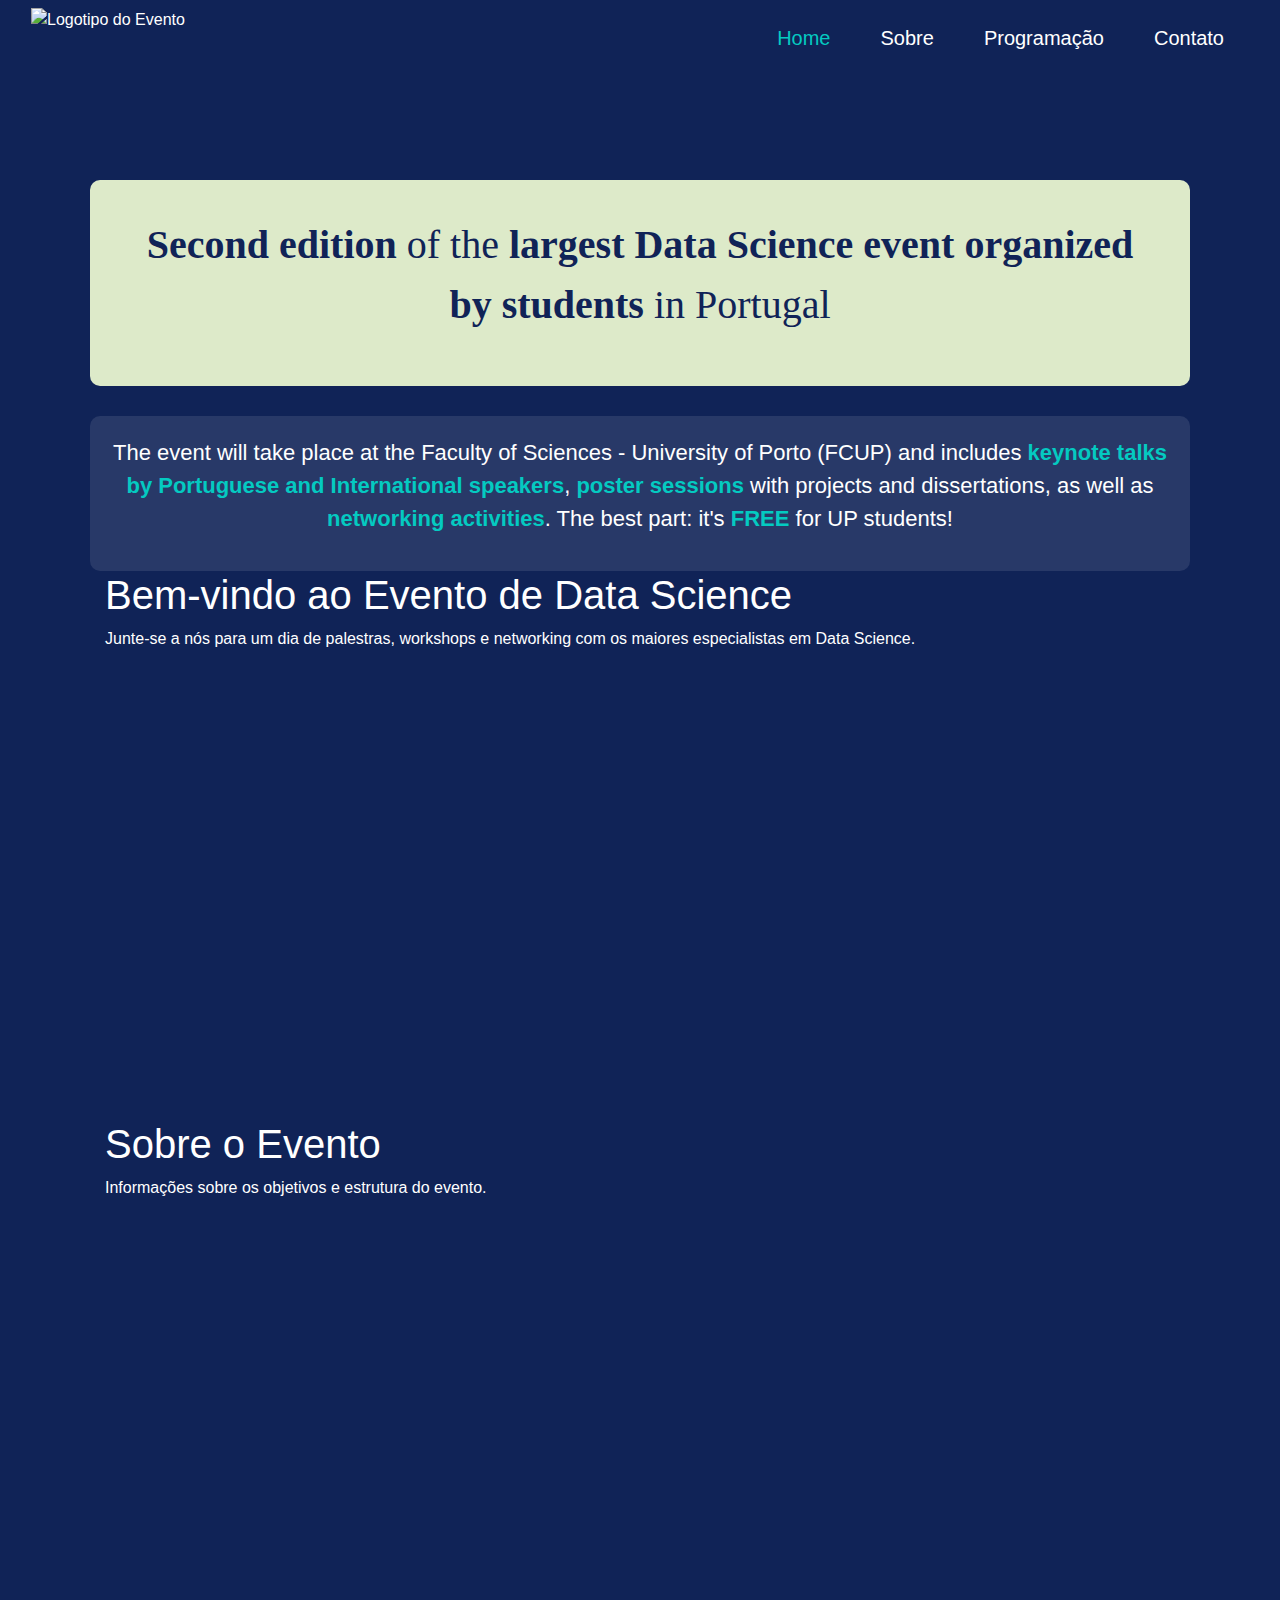
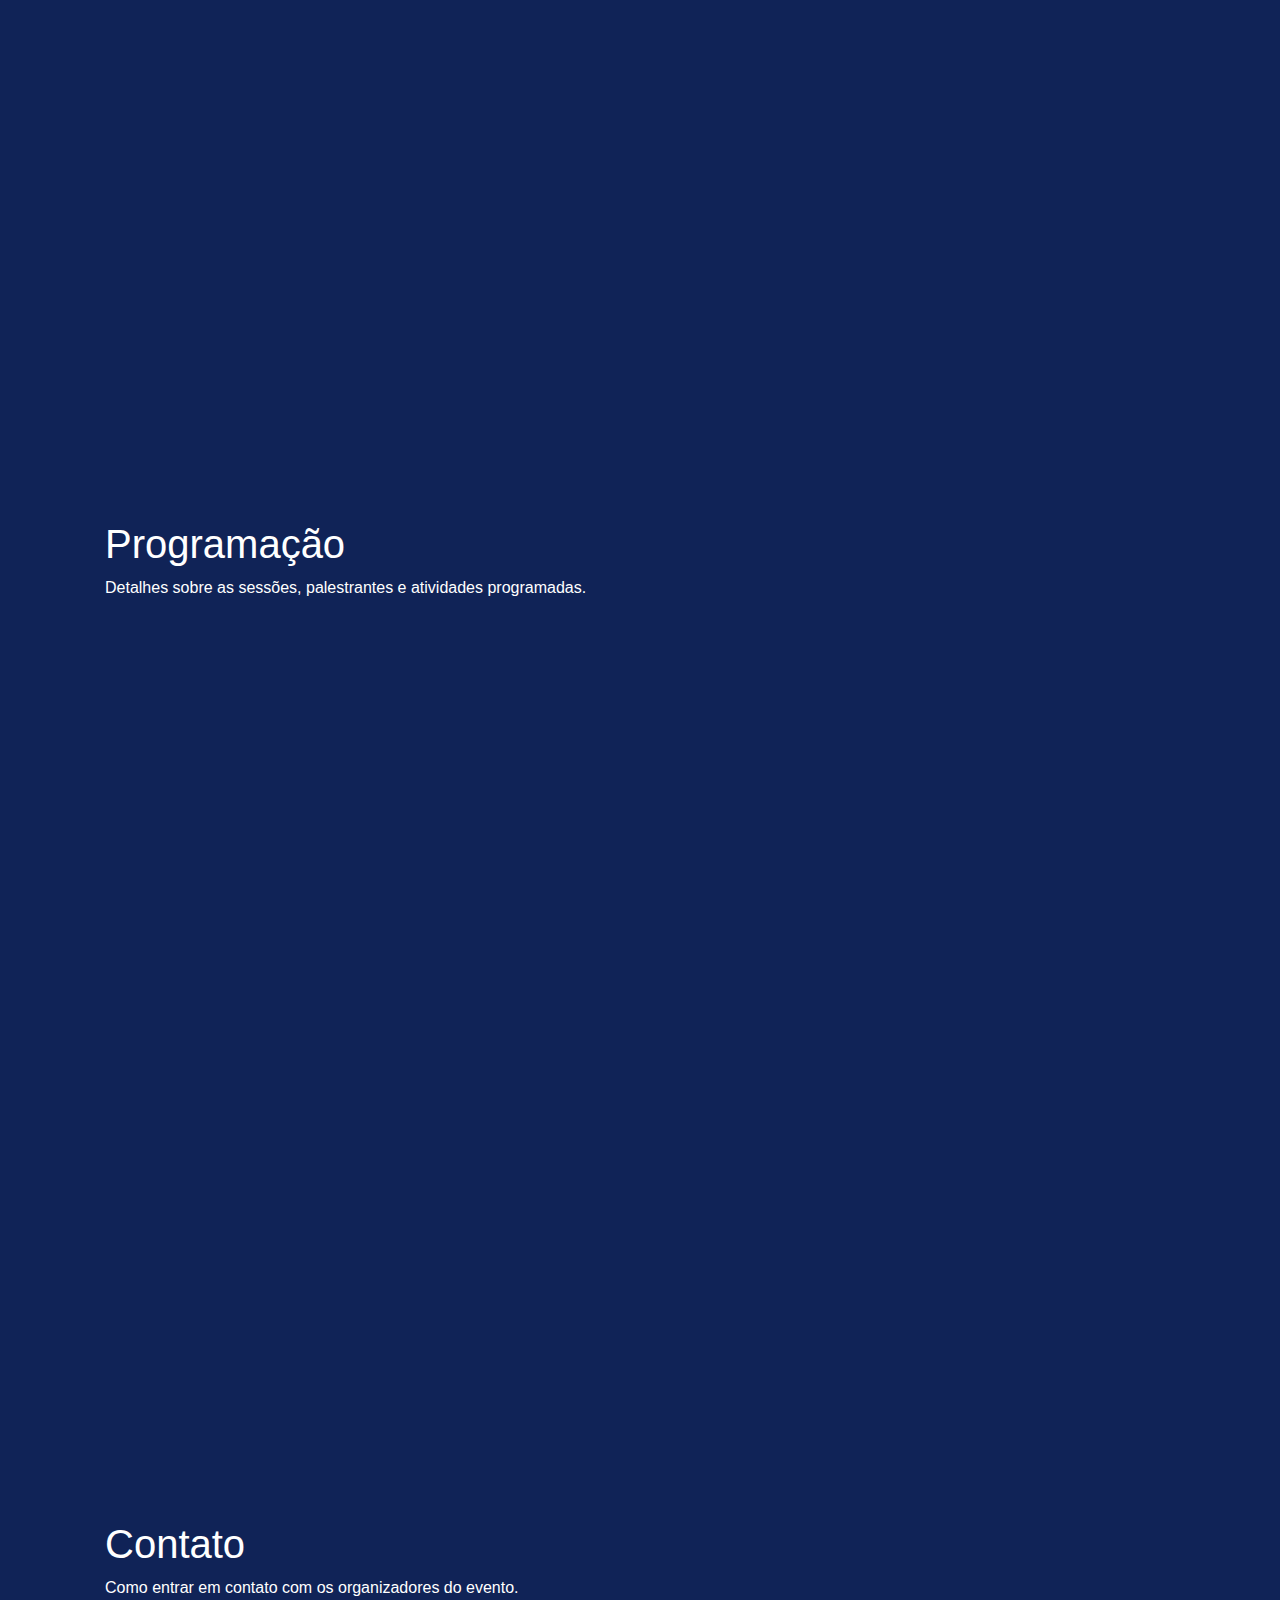
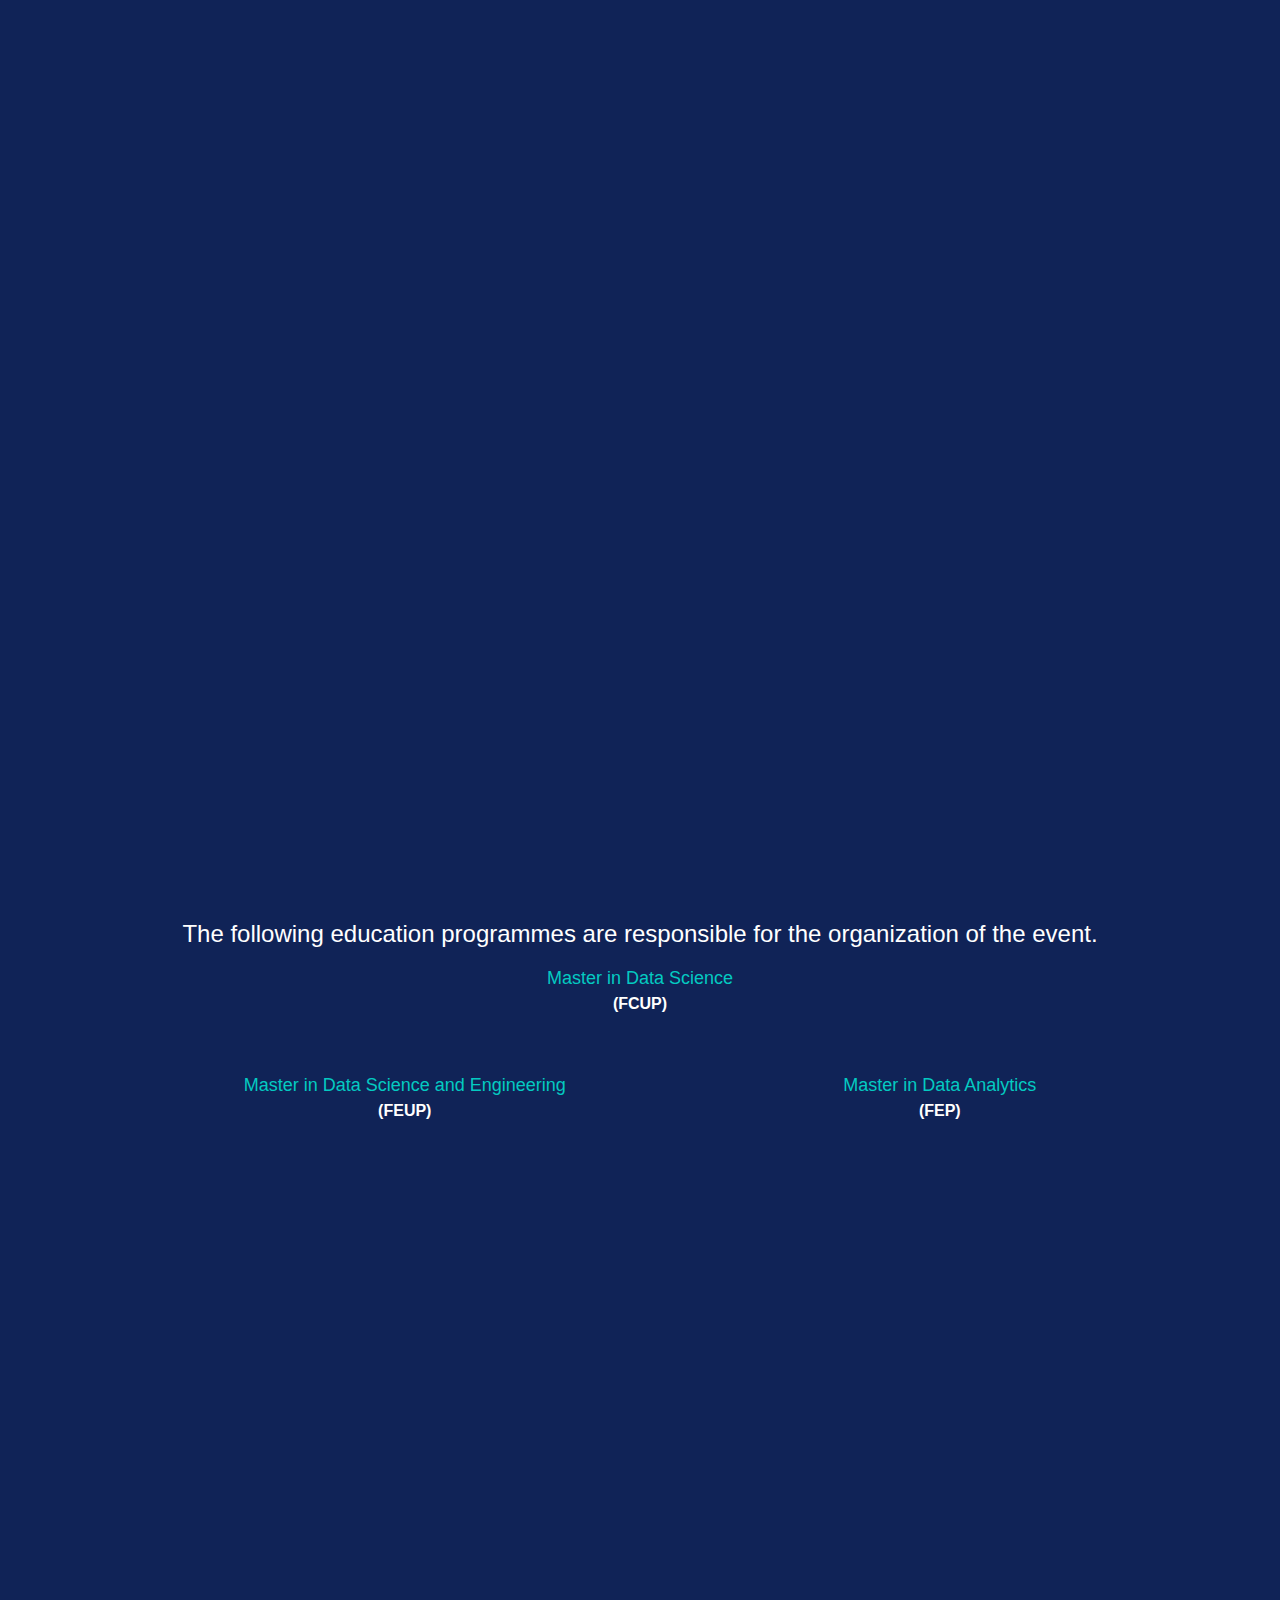
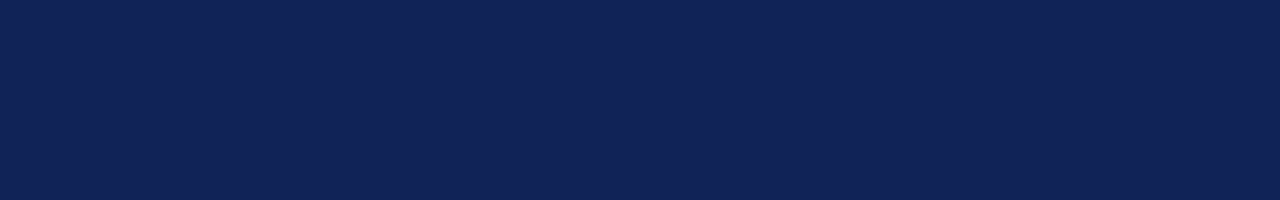
==== index.html @ e28431fd "ready. set. go!" ====
<!DOCTYPE html>
<html lang="eng">
<head>
    <meta charset="UTF-8">
    <meta name="viewport" content="width=device-width, initial-scale=1.0">
    <title>Porto Data Powwow 2024</title>
    <link href="https://maxcdn.bootstrapcdn.com/bootstrap/4.5.2/css/bootstrap.min.css" rel="stylesheet">
    <style>
		html {
			scroll-behavior: smooth;
		}
        body {
            background-color: #102357;
            color: #ffffff;
        }
        .logo {
            height: 60px;
            width: auto;
        }
        .navbar-dark .navbar-nav .nav-link {
            color: #ffffff;
            font-size: 20px;
            padding: 10px 25px;
        }
        .navbar-dark .navbar-nav .nav-item.active .nav-link,
        .navbar-dark .navbar-nav .nav-link.active,
        .navbar-dark .navbar-nav .nav-link.show,
        .navbar-dark .navbar-nav .nav-item.show .nav-link {
            color: #04cac1;
			border-radius: 25px;
        }
        .content {
            padding: 20px;
            border-radius: 10px;
            margin-top: 20px;
        }

        .section {
            padding-top: 80px;
            min-height: 1000px;
        }
        .cta-button {
            background-color: #ffffff;
            color: #102357;
            padding: 10px 20px;
            border-radius: 5px;
            font-size: 16px;
            text-decoration: none;
        }
		.row {
			margin-top: 30px;
		}
    </style>
</head>
<body data-spy="scroll" data-target=".navbar" data-offset="100">

    <nav class="navbar navbar-expand-lg navbar-dark fixed-top" style="background-color: #102357;">
        <div class="container-fluid">
            <img src="https://www.up.pt/datapowwow/wp-content/uploads/sites/1009/2023/10/powwow_logo-2-e1697454127566.png" alt="Logotipo do Evento" class="logo">            
            <button class="navbar-toggler" type="button" data-toggle="collapse" data-target="#navbarNav" aria-controls="navbarNav" aria-expanded="false" aria-label="Toggle navigation">
                <span class="navbar-toggler-icon"></span>
            </button>
            <div class="collapse navbar-collapse" id="navbarNav">
                <ul class="navbar-nav ml-auto">
                    <li class="nav-item">
                        <a class="nav-link" href="#home">Home</a>
                    </li>
                    <li class="nav-item">
                        <a class="nav-link" href="#about">Sobre</a>
                    </li>
                    <li class="nav-item">
                        <a class="nav-link" href="#program">Programação</a>
                    </li>
                    <li class="nav-item">
                        <a class="nav-link" href="#contact">Contato</a>
                    </li>
                </ul>
            </div>
        </div>
    </nav>

    <div class="container section" id="home">
        <div class="content">
			<div class="row">
				<img src="https://www.up.pt/datapowwow/wp-content/uploads/sites/1009/2023/10/home.png" alt="" style="width: 100%;"/>
			</div>

			<div class="row" style=" background-color: #ddeac9; padding: 35px; border-radius: 10px;">
				<p class="text-center" style="width: 100%; font-size: 40px; font-family: Georgia, serif; color: #102357;">
					<strong>Second edition</strong> of the <strong>largest Data Science event organized by students</strong> in Portugal
				</p>
			</div>
			<div class="row" style=" background-color: rgba(255, 255, 255, 0.1); padding: 20px; border-radius: 10px;">
				<p class="text-center" style=" font-size: 22px; font-family: Avantgarde, TeX Gyre Adventor, URW Gothic L, sans-serif;">					
					The event will take place at the Faculty of Sciences - University of Porto (FCUP) and includes <strong style="color: #04cac1;">keynote talks by Portuguese and International speakers</strong>, <strong style="color: #04cac1;">poster sessions</strong> with projects and dissertations, as well as <strong style="color: #04cac1;">networking activities</strong>. The best part: it's <strong style="color: #04cac1;">FREE</strong> for UP students!
				</p>
			</div>
			
            <h1>Bem-vindo ao Evento de Data Science</h1>
            <p>Junte-se a nós para um dia de palestras, workshops e networking com os maiores especialistas em Data Science.</p>
        </div>
    </div>

    <div class="container section" id="about">
        <div class="content">
            <h1>Sobre o Evento</h1>
            <p>Informações sobre os objetivos e estrutura do evento.</p>
        </div>
    </div>

    <div class="container section" id="program">
        <div class="content">
            <h1>Programação</h1>
            <p>Detalhes sobre as sessões, palestrantes e atividades programadas.</p>
        </div>
    </div>

    <div class="container section" id="contact">
        <div class="content">
            <h1>Contato</h1>
            <p>Como entrar em contato com os organizadores do evento.</p>
        </div>
    </div>

	<div class="container section">
        <div class="content">
            <h4 class="text-center">The following education programmes are responsible for the organization of the event.</h4>
			<div class="p-2 bd-highlight text-center">
				<a href="https://mds.dcc.fc.up.pt/" style="color: #04cac1; font-size: large;" target="_blank" >Master in Data Science</a>
				<p><strong>(FCUP)</strong></p>
			</div>
			<div class="d-flex justify-content-around mt-4">
				<div class="p-2 bd-highlight text-center">
					<a href="https://dei.fe.up.pt/mdse/" style="color: #04cac1; font-size: large;" target="_blank" >Master in Data Science and Engineering</a>
					<p><strong>(FEUP)</strong></p>
				</div>
				<div class="p-2 bd-highlight text-center">
					<a href="https://programmes.fep.up.pt/masters/data-analytics/" style="color: #04cac1; font-size: large;" target="_blank" >Master in Data Analytics</a>
					<p><strong>(FEP)</strong></p>
				</div>
			</div>
        </div>
    </div>

    <script src="https://code.jquery.com/jquery-3.5.1.slim.min.js"></script>
    <script src="https://cdn.jsdelivr.net/npm/@popperjs/core@2.5.4/dist/umd/popper.min.js"></script>
    <script src="https://stackpath.bootstrapcdn.com/bootstrap/4.5.2/js/bootstrap.min.js"></script>
	<script>
		$(document).ready(function () {
			$('.navbar-nav>li>a').on('click', function(){
				$('.navbar-collapse').collapse('hide');
			});
		});
	</script>
</body>
</html>
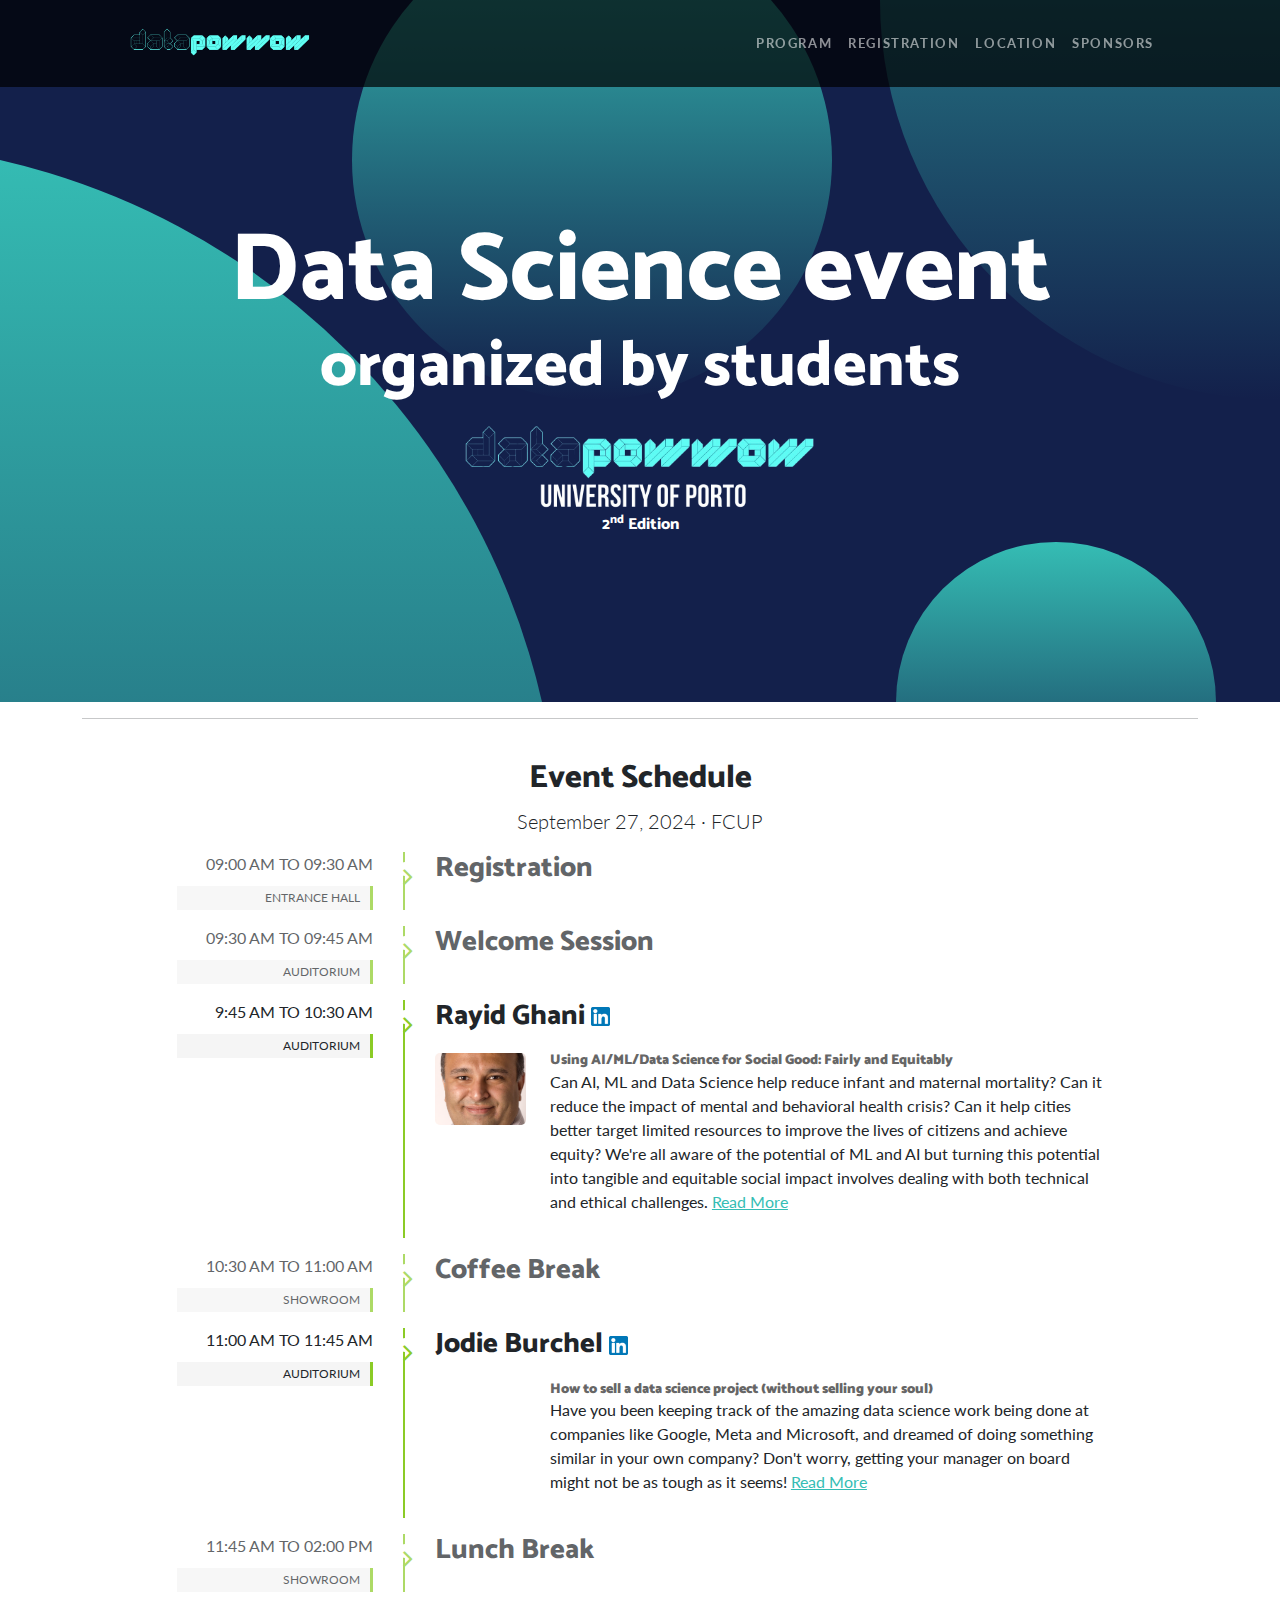
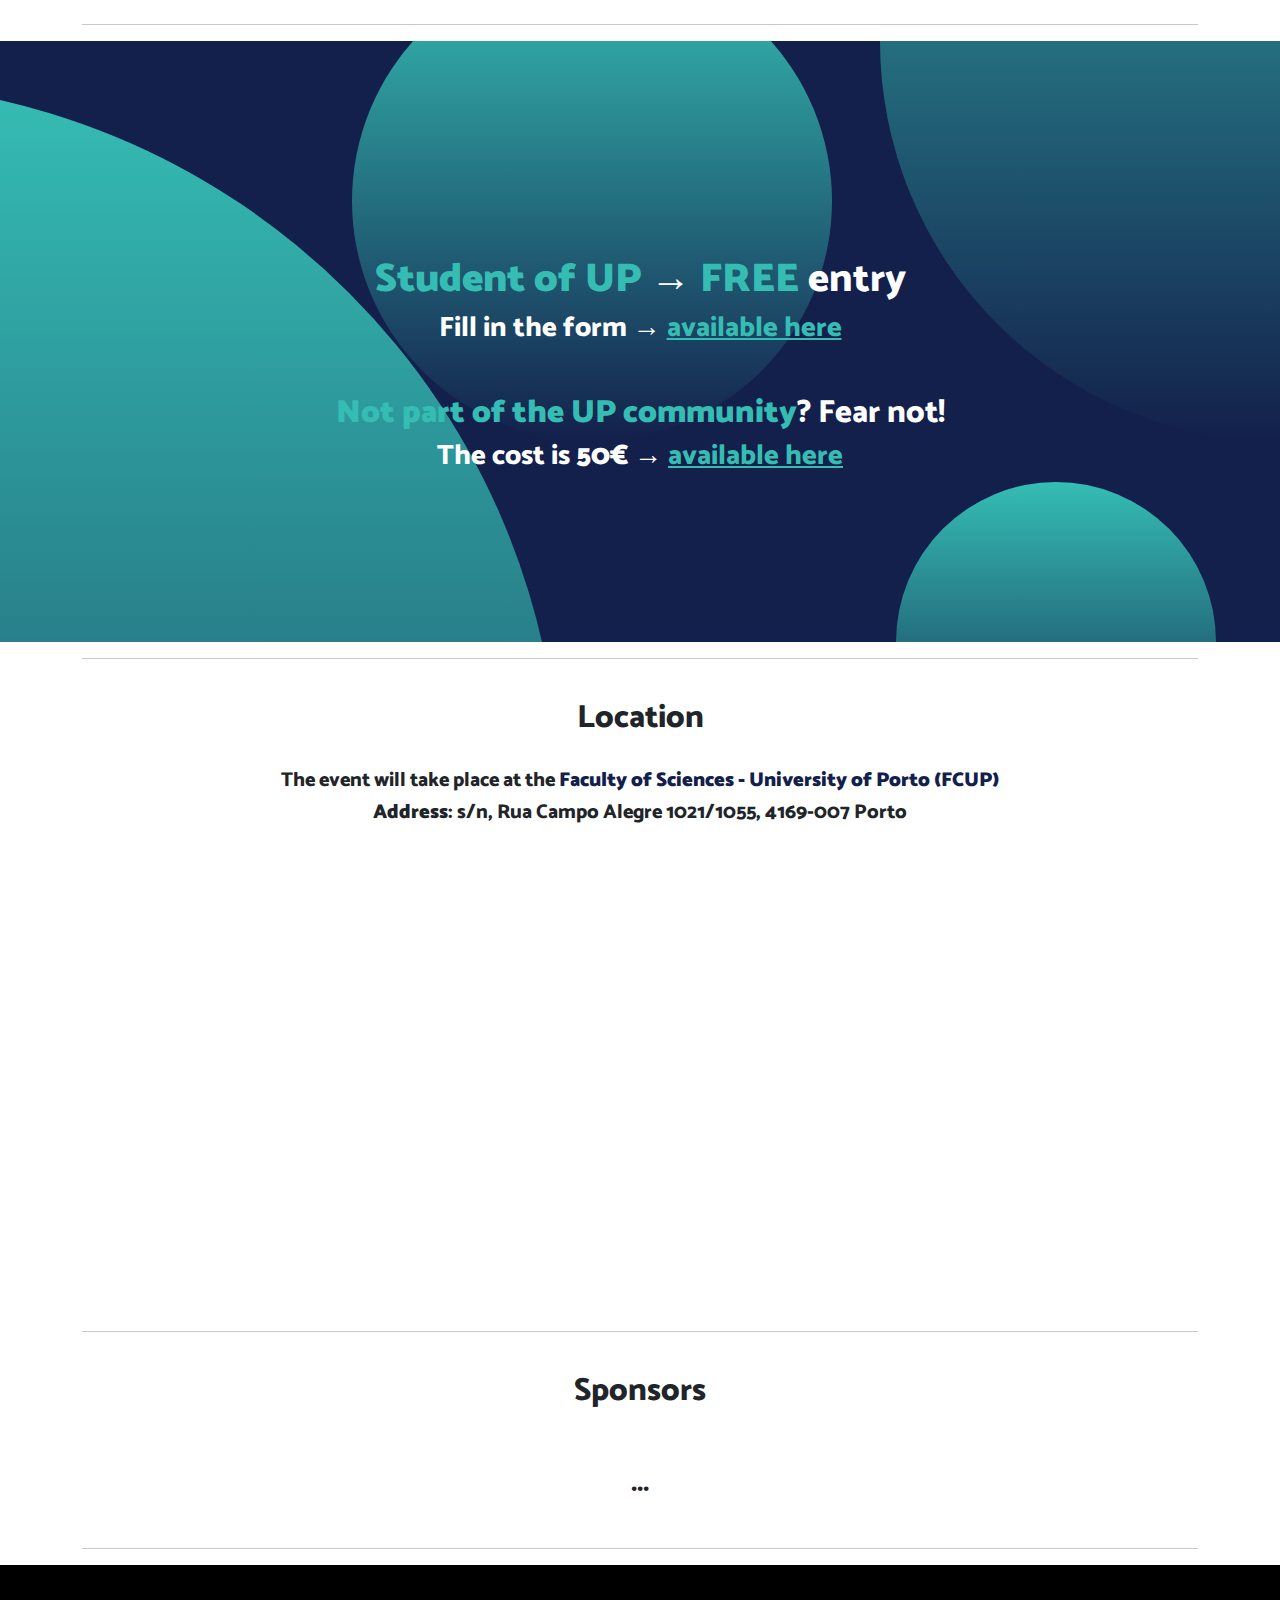
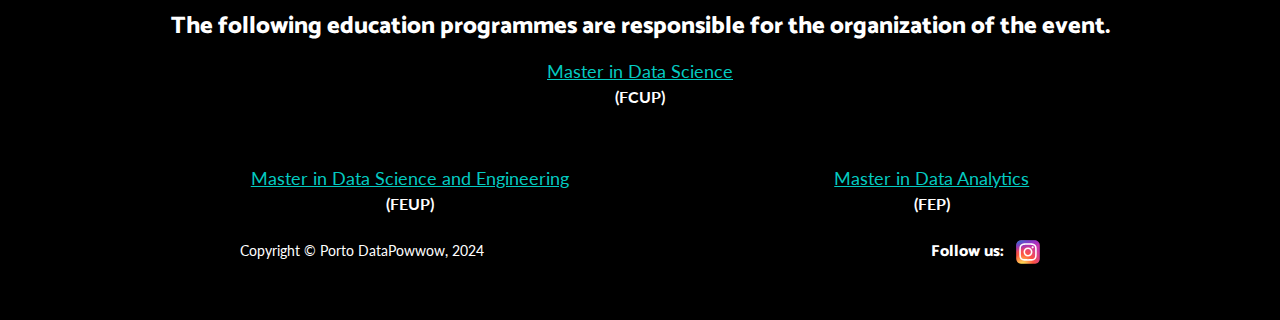
==== commit 9cd85899: "initial version with many issues yet to be defined" ====
--- a/index.html
+++ b/index.html
@@ -1,156 +1,500 @@
 <!DOCTYPE html>
-<html lang="eng">
-<head>
-    <meta charset="UTF-8">
-    <meta name="viewport" content="width=device-width, initial-scale=1.0">
-    <title>Porto Data Powwow 2024</title>
-    <link href="https://maxcdn.bootstrapcdn.com/bootstrap/4.5.2/css/bootstrap.min.css" rel="stylesheet">
-    <style>
-		html {
-			scroll-behavior: smooth;
-		}
-        body {
-            background-color: #102357;
-            color: #ffffff;
-        }
-        .logo {
-            height: 60px;
-            width: auto;
-        }
-        .navbar-dark .navbar-nav .nav-link {
-            color: #ffffff;
-            font-size: 20px;
-            padding: 10px 25px;
-        }
-        .navbar-dark .navbar-nav .nav-item.active .nav-link,
-        .navbar-dark .navbar-nav .nav-link.active,
-        .navbar-dark .navbar-nav .nav-link.show,
-        .navbar-dark .navbar-nav .nav-item.show .nav-link {
-            color: #04cac1;
-			border-radius: 25px;
-        }
-        .content {
-            padding: 20px;
-            border-radius: 10px;
-            margin-top: 20px;
-        }
-
-        .section {
-            padding-top: 80px;
-            min-height: 1000px;
-        }
-        .cta-button {
-            background-color: #ffffff;
-            color: #102357;
-            padding: 10px 20px;
-            border-radius: 5px;
-            font-size: 16px;
-            text-decoration: none;
-        }
-		.row {
-			margin-top: 30px;
-		}
-    </style>
-</head>
-<body data-spy="scroll" data-target=".navbar" data-offset="100">
-
-    <nav class="navbar navbar-expand-lg navbar-dark fixed-top" style="background-color: #102357;">
-        <div class="container-fluid">
-            <img src="https://www.up.pt/datapowwow/wp-content/uploads/sites/1009/2023/10/powwow_logo-2-e1697454127566.png" alt="Logotipo do Evento" class="logo">            
-            <button class="navbar-toggler" type="button" data-toggle="collapse" data-target="#navbarNav" aria-controls="navbarNav" aria-expanded="false" aria-label="Toggle navigation">
-                <span class="navbar-toggler-icon"></span>
-            </button>
-            <div class="collapse navbar-collapse" id="navbarNav">
-                <ul class="navbar-nav ml-auto">
-                    <li class="nav-item">
-                        <a class="nav-link" href="#home">Home</a>
-                    </li>
-                    <li class="nav-item">
-                        <a class="nav-link" href="#about">Sobre</a>
-                    </li>
-                    <li class="nav-item">
-                        <a class="nav-link" href="#program">Programação</a>
-                    </li>
-                    <li class="nav-item">
-                        <a class="nav-link" href="#contact">Contato</a>
-                    </li>
-                </ul>
-            </div>
-        </div>
-    </nav>
-
-    <div class="container section" id="home">
-        <div class="content">
-			<div class="row">
-				<img src="https://www.up.pt/datapowwow/wp-content/uploads/sites/1009/2023/10/home.png" alt="" style="width: 100%;"/>
-			</div>
-
-			<div class="row" style=" background-color: #ddeac9; padding: 35px; border-radius: 10px;">
-				<p class="text-center" style="width: 100%; font-size: 40px; font-family: Georgia, serif; color: #102357;">
-					<strong>Second edition</strong> of the <strong>largest Data Science event organized by students</strong> in Portugal
-				</p>
-			</div>
-			<div class="row" style=" background-color: rgba(255, 255, 255, 0.1); padding: 20px; border-radius: 10px;">
-				<p class="text-center" style=" font-size: 22px; font-family: Avantgarde, TeX Gyre Adventor, URW Gothic L, sans-serif;">					
-					The event will take place at the Faculty of Sciences - University of Porto (FCUP) and includes <strong style="color: #04cac1;">keynote talks by Portuguese and International speakers</strong>, <strong style="color: #04cac1;">poster sessions</strong> with projects and dissertations, as well as <strong style="color: #04cac1;">networking activities</strong>. The best part: it's <strong style="color: #04cac1;">FREE</strong> for UP students!
-				</p>
-			</div>
-			
-            <h1>Bem-vindo ao Evento de Data Science</h1>
-            <p>Junte-se a nós para um dia de palestras, workshops e networking com os maiores especialistas em Data Science.</p>
-        </div>
-    </div>
-
-    <div class="container section" id="about">
-        <div class="content">
-            <h1>Sobre o Evento</h1>
-            <p>Informações sobre os objetivos e estrutura do evento.</p>
-        </div>
-    </div>
-
-    <div class="container section" id="program">
-        <div class="content">
-            <h1>Programação</h1>
-            <p>Detalhes sobre as sessões, palestrantes e atividades programadas.</p>
-        </div>
-    </div>
-
-    <div class="container section" id="contact">
-        <div class="content">
-            <h1>Contato</h1>
-            <p>Como entrar em contato com os organizadores do evento.</p>
-        </div>
-    </div>
-
-	<div class="container section">
-        <div class="content">
-            <h4 class="text-center">The following education programmes are responsible for the organization of the event.</h4>
-			<div class="p-2 bd-highlight text-center">
-				<a href="https://mds.dcc.fc.up.pt/" style="color: #04cac1; font-size: large;" target="_blank" >Master in Data Science</a>
-				<p><strong>(FCUP)</strong></p>
-			</div>
-			<div class="d-flex justify-content-around mt-4">
-				<div class="p-2 bd-highlight text-center">
-					<a href="https://dei.fe.up.pt/mdse/" style="color: #04cac1; font-size: large;" target="_blank" >Master in Data Science and Engineering</a>
-					<p><strong>(FEUP)</strong></p>
-				</div>
-				<div class="p-2 bd-highlight text-center">
-					<a href="https://programmes.fep.up.pt/masters/data-analytics/" style="color: #04cac1; font-size: large;" target="_blank" >Master in Data Analytics</a>
-					<p><strong>(FEP)</strong></p>
-				</div>
-			</div>
-        </div>
-    </div>
-
-    <script src="https://code.jquery.com/jquery-3.5.1.slim.min.js"></script>
-    <script src="https://cdn.jsdelivr.net/npm/@popperjs/core@2.5.4/dist/umd/popper.min.js"></script>
-    <script src="https://stackpath.bootstrapcdn.com/bootstrap/4.5.2/js/bootstrap.min.js"></script>
-	<script>
-		$(document).ready(function () {
-			$('.navbar-nav>li>a').on('click', function(){
-				$('.navbar-collapse').collapse('hide');
-			});
-		});
-	</script>
-</body>
+<html lang="en">
+    <head>
+        <meta charset="utf-8" />
+        <meta name="viewport" content="width=device-width, initial-scale=1.0, shrink-to-fit=no" />
+        <meta name="description" content="" />
+        <meta name="author" content="Gon&ccedil;alo Augusto" />
+        <title>Porto Data Powwow 2024</title>
+        <link rel="icon" type="image/x-icon" href="..." />
+        <!-- Font Awesome icons (free version)-->
+        <script src="https://use.fontawesome.com/releases/v6.3.0/js/all.js" crossorigin="anonymous"></script>
+        <!-- Google fonts-->
+        <link href="https://fonts.googleapis.com/css?family=Catamaran:100,200,300,400,500,600,700,800,900" rel="stylesheet" />
+        <link href="https://fonts.googleapis.com/css?family=Lato:100,100i,300,300i,400,400i,700,700i,900,900i" rel="stylesheet" />
+        <!-- Core theme CSS (includes Bootstrap)-->
+        <link href="./assets/css/styles.css" rel="stylesheet" />
+        <style type="text/css">
+            .tabs-schedule.nav-tabs {
+                border: 0px;
+                border-bottom: 2px solid #f5f5f5;
+                margin-bottom: 40px;
+                margin-left: 0px;
+                text-align: center;
+            }
+
+            .tabs-schedule.nav-tabs > li {
+                padding: 0px;
+            }
+
+            .tabs-schedule.nav-tabs > li > a {
+                font-size: 20px;
+                display: block;
+                padding: 4px 20px;
+                color: #333;
+                font-family: "Open Sans", sans-serif;
+                font-weight: 700;
+                margin-bottom: -2px;
+                position: relative;
+                border: 0px;
+            }
+
+            .tabs-schedule.nav-tabs > li > a:after {
+                content: "";
+                width: 0;
+                height: 2px;
+                position: absolute;
+                left: 0;
+                bottom: 0;
+                background: #8bcb26;
+                transition: all .3s;
+                -webkit-transition: all .3s;
+            }
+
+            .tabs-schedule.nav-tabs > li > a span {
+                font-size: 12px;
+                display: block;
+                color: #999;
+                font-family: #8bcb26;
+                font-weight: 400;
+            }
+
+            .tabs-schedule.nav-tabs > li > a.active,
+            .tabs-schedule.nav-tabs > li > a:hover {
+                color: #8bcb26;
+            }
+
+            .tabs-schedule.nav-tabs > li > a.active:after,
+            .tabs-schedule.nav-tabs > li > a:hover:after {
+                width: 100%;
+            }
+
+            .event-info {
+                padding-right: 30px;
+                text-align: right;
+                text-transform: uppercase;
+            }
+
+            .event-info span {
+                display: block;
+                font-size: 16px;
+            }
+
+            .event-info .event-hall {
+                margin-top: 10px;
+                font-style: normal;
+                font-size: 12px;
+                padding: 3px 10px;
+                border-right: 3px solid #8bcb26;
+                background: #f5f5f5;
+                font-weight: 400;
+            }
+
+            .event-detail {
+                border-left: 2px solid #8bcb26;
+                padding-left: 30px;
+                position: relative;
+            }
+
+            .event-detail:before {
+                width: 14px;
+                height: 14px;
+                border-radius: 7px;
+                background: #fff;
+                position: absolute;
+                left: -7px;
+                top: 10px;
+                content: "";
+            }
+
+            .event-detail:after {
+                content: "\f105";
+                font-family: "FontAwesome";
+                position: absolute;
+                left: -2px;
+                top: 3px;
+                color: #8bcb26;
+                font-size: 28px;
+            }
+
+            .event-detail h3 {
+                margin-bottom: 20px;
+            }
+
+            .event-detail h3 a {
+                color: #555;
+            }
+
+            .event-detail .img-fluid {
+                border-radius: 5px;
+            }
+
+            .event-detail h4 {
+                margin-bottom: 0px;
+                font-weight: 600;
+                font-size: 14px;
+                color: #666;
+            }
+        </style>
+    </head>
+    <body id="page-top">
+        <!-- Navigation-->
+        <nav class="navbar navbar-expand-lg navbar-dark navbar-custom fixed-top">
+            <div class="container px-5">
+                <a class="navbar-brand" href="#page-top">
+                    <img src="./assets/img/powwow_logo-2.png" alt="Event Logo" class="logo"/>
+                </a>
+                <button class="navbar-toggler" type="button" data-bs-toggle="collapse" data-bs-target="#navbarResponsive" aria-controls="navbarResponsive" aria-expanded="false" aria-label="Toggle navigation"><span class="navbar-toggler-icon"></span></button>
+                <div class="collapse navbar-collapse" id="navbarResponsive">
+                    <ul class="navbar-nav ms-auto">
+                        <!-- <li class="nav-item"><a class="nav-link" href="#speakers">Speakers</a></li> -->
+                        <li class="nav-item"><a class="nav-link" href="#program">Program</a></li>
+                        <li class="nav-item"><a class="nav-link" href="#registration">Registration</a></li>
+                        <li class="nav-item"><a class="nav-link" href="#location">Location</a></li>
+                        <li class="nav-item"><a class="nav-link" href="#sponsors">Sponsors</a></li>
+                    </ul>
+                </div>
+            </div>
+        </nav>
+        <!-- Header-->
+        <header class="masthead text-center text-white">
+            <div class="masthead-content">
+                <div class="container px-5">
+                    <h1 class="masthead-heading mb-0">Data Science event</h1>
+                    <h2 class="masthead-subheading mb-0">organized by students</h2>
+                    <div class="row mt-3">
+                        <img src="./assets/img/logo-with-university.png" alt="Logo with University" class="mx-auto d-block" style="width: auto; height: 88px;"/>
+                    </div>
+                    <h6 class="mt-1">2<sup>nd</sup> Edition</h6>
+                </div>
+            </div>
+            <div class="bg-circle-1 bg-circle"></div>
+            <div class="bg-circle-2 bg-circle"></div>
+            <div class="bg-circle-3 bg-circle"></div>
+            <div class="bg-circle-4 bg-circle"></div>
+        </header>
+        <!-- Content section speakers -->
+        <!-- <section id="speakers">
+            <div class="container">
+                <div class="row">
+                    <h2>Speakers</h2>
+                </div>
+                <div class="row">
+                    <div id="carouselSpeakers" class="carousel slide mx-2" data-bs-ride="false">
+                        <div class="carousel-indicators">
+                            <button type="button" data-bs-target="#carouselSpeakers" data-bs-slide-to="0" class="active" aria-current="true" aria-label="Slide 1"></button>
+                            <button type="button" data-bs-target="#carouselSpeakers" data-bs-slide-to="1" aria-label="Slide 2"></button>
+                            <button type="button" data-bs-target="#carouselSpeakers" data-bs-slide-to="2" aria-label="Slide 3"></button>
+                        </div>
+                        <div class="carousel-inner">
+                            <div class="carousel-item active">
+                            <img src="../images/Jodie-scaled_upd-1-2048x1024.jpg" decoding="async" loading="lazy" class="d-block w-100" alt="Jodie's face">
+                            <div class="carousel-caption d-none d-md-block">
+                                <h5>Jodie Burchell</h5>
+                                <p>Some representative placeholder content for the second slide.</p>
+                            </div>
+                            </div>
+                            <div class="carousel-item">
+                            <img src="../images/Jodie-scaled_upd-1-2048x1024.jpg" decoding="async" loading="lazy" class="d-block w-100" alt="Jodie's face">
+                            <div class="carousel-caption d-none d-md-block">
+                                <h5>Jodie Burchell</h5>
+                                <p>Some representative placeholder content for the second slide.</p>
+                            </div>
+                            </div>
+                            <div class="carousel-item">
+                            <img src="../images/Jodie-scaled_upd-1-2048x1024.jpg" decoding="async" loading="lazy" class="d-block w-100" alt="Jodie's face">
+                            <div class="carousel-caption d-none d-md-block">
+                                <h5>Jodie Burchell</h5>
+                                <p>Some representative placeholder content for the second slide.</p>
+                            </div>
+                            </div>
+                        </div>
+                        <button class="carousel-control-prev" type="button" data-bs-target="#carouselSpeakers" data-bs-slide="prev">
+                            <span class="carousel-control-prev-icon rounded" aria-hidden="true" style="background-color: rgba(0, 0, 0, 0.3);"></span>
+                            <span class="visually-hidden">Previous</span>
+                        </button>
+                        <button class="carousel-control-next" type="button" data-bs-target="#carouselSpeakers" data-bs-slide="next">
+                            <span class="carousel-control-next-icon rounded" aria-hidden="true" style="background-color: rgba(0, 0, 0, 0.3);"></span>
+                            <span class="visually-hidden">Next</span>
+                        </button>
+                    </div>
+                </div>
+            </div>
+        </section> -->
+        <!-- <div class="container"><hr/></div> -->
+        <!-- Content keynote 1-->
+        <!-- <section id="speakers">
+            <div class="container px-5">
+                <div class="row gx-5 align-items-center">
+                    <div class="col-lg-6 order-lg-2">
+                        <div class="p-5"><img class="img-fluid rounded-circle" decoding="async" loading="lazy" src="../images/Rayid-1_upd-1.png" alt="Rayid's face" /></div>
+                    </div>
+                    <div class="col-lg-6 order-lg-1">
+                        <div class="p-5">
+                            <h2 class="display-4">Rayid Ghani</h2>
+                            <h5 class="text-center">Using AI/ML/Data Science for Social Good: Fairly and Equitably</h5>
+                            <p class="text-break">Can AI, ML and Data Science help reduce infant and maternal mortality? Can it reduce the impact of mental and behavioral health crisis? Can it help cities better target limited resources to improve the lives of citizens and achieve equity? We're all aware of the potential of ML and AI but turning this potential into tangible and equitable social impact involves dealing with both technical and ethical challenges.</p>
+                            <div class="row d-flex justify-content-center">
+                                <button type="button" class="btn rounded-pill" style="background: #35bdb4; width: auto; color: white;" data-bs-toggle="modal" data-bs-target="#ReadMoreModal" data-title="Rayid Ghani" data-subtitle="Using AI/ML/Data Science for Social Good: Fairly and Equitably" data-first-description="Can AI, ML and Data Science help reduce infant and maternal mortality? Can it reduce the impact of mental and behavioral health crisis? Can it help cities better target limited resources to improve the lives of citizens and achieve equity? We're all aware of the potential of ML and AI but turning this potential into tangible and equitable social impact involves dealing with both technical and ethical challenges." data-second-description="In this talk, I will discuss lessons learned from working on numerous projects over the past few years with non-profits and governments on high-impact public policy and social challenges in criminal justice, public health, education, economic development, public safety, workforce training, and urban infrastructure. I will highlight opportunities as well as challenges around ethics, bias, and fairness that need to be tackled in order to have social and policy impact in a fair and equitable manner.">Read More</button>
+                            </div>
+                        </div>
+                    </div>
+                </div>
+            </div>
+        </section> -->
+        <!-- Content keynote 2-->
+        <!-- <section>
+            <div class="container px-5">
+                <div class="row gx-5 align-items-center">
+                    <div class="col-lg-6">
+                        <div class="p-5"><img class="img-fluid rounded-circle" decoding="async" loading="lazy" src="../images/Jodie.jpg" alt="Jodie's face" /></div>
+                    </div>
+                    <div class="col-lg-6">
+                        <div class="p-5">
+                            <h2 class="display-4">Jodie Burchel</h2>                            
+                            <h5 class="text-center">How to sell a data science project (without selling your soul)</h5>
+                            <p class="text-break">Have you been keeping track of the amazing data science work being done at companies like Google, Meta and Microsoft, and dreamed of doing something similar in your own company? Don't worry, getting your manager on board might not be as tough as it seems!</p>
+                            <div class="row d-flex justify-content-center">
+                                <button type="button" class="btn rounded-pill" style="background: #35bdb4; width: auto; color: white;" data-bs-toggle="modal" data-bs-target="#ReadMoreModal" data-title="Jodie Burchel" data-subtitle="How to sell a data science project (without selling your soul)" data-first-description="Have you been keeping track of the amazing data science work being done at companies like Google, Meta and Microsoft, and dreamed of doing something similar in your own company? Don't worry, getting your manager on board might not be as tough as it seems!" data-second-description="In this talk, we'll explore the role of research-oriented data scientists within profit-driven enterprises, and discover how to craft and present projects that not only ignite your scientific curiosity but also capture your company's interest. We will delve into the delicate balance between innovation and the fear of failure that businesses must navigate, and you'll learn how to negotiate this while developing your projects. By the end of this talk, you'll leave with knowledge and strategies to seamlessly merge your scientific passion with your company's objectives.">Read More</button>
+                            </div>
+                        </div>
+                    </div>
+                </div>
+            </div>
+        </section> -->
+        <!-- Content section 3-->
+        <!-- <section>
+            <div class="container px-5">
+                <div class="row gx-5 align-items-center">
+                    <div class="col-lg-6 order-lg-2">
+                        <div class="p-5"><img class="img-fluid rounded-circle" src="assets/img/03.jpg" alt="..." /></div>
+                    </div>
+                    <div class="col-lg-6 order-lg-1">
+                        <div class="p-5">
+                            <h2 class="display-4">Let there be rock!</h2>
+                            <p>Lorem ipsum dolor sit amet, consectetur adipisicing elit. Quod aliquid, mollitia odio veniam sit iste esse assumenda amet aperiam exercitationem, ea animi blanditiis recusandae! Ratione voluptatum molestiae adipisci, beatae obcaecati.</p>
+                        </div>
+                    </div>
+                </div>
+            </div>
+        </section> -->
+        <div class="container"><hr/></div>
+
+        <link href="https://maxcdn.bootstrapcdn.com/font-awesome/4.3.0/css/font-awesome.min.css" rel="stylesheet">
+        <section id="program">
+            <div class="container">
+                <div class="row">
+                    <div class="col-sm-8 mt-4 text-center" style="margin-left: auto !important; margin-right: auto !important;">
+                        <div class="center-title mb-2">
+                            <h2>Event Schedule</h2>
+                            <p class="lead">September 27, 2024 ∙ FCUP</p>
+                        </div>
+                    </div>
+                </div>
+                <div class="row mb-3">
+                    <div class="col-md-10" style="margin-left: auto !important; margin-right: auto !important;">
+                        <div class="tab-content">
+                            <div role="tabpanel" class="tab-pane fade active show" id="01">
+                                <div class="row mb-3" style="opacity: 0.7;">
+                                    <div class="col-sm-3 event-info">
+                                        <span>09:00 AM to 09:30 AM</span>
+                                        <span class="event-hall">Entrance Hall</span>
+                                    </div>
+                                    <div class="col-sm-9 event-detail">
+                                        <h3>Registration</h3>
+                                    </div>
+                                </div>
+                                <div class="row mb-3" style="opacity: 0.7;">
+                                    <div class="col-sm-3 event-info">
+                                        <span>09:30 AM to 09:45 AM</span>
+                                        <span class="event-hall">Auditorium</span>
+                                    </div>
+                                    <div class="col-sm-9 event-detail">
+                                        <h3>Welcome Session</h3>
+                                    </div>
+                                </div>
+                                <div class="row mb-3">
+                                    <div class="col-sm-3 event-info">
+                                        <span>9:45 AM to 10:30 AM</span>
+                                        <span class="event-hall">Auditorium</span>
+                                    </div>
+                                    <div class="col-sm-9 event-detail">
+                                        <h3>Rayid Ghani
+                                            <a href="https://www.linkedin.com/in/rayid/" target="_blank"><img decoding="async" loading="lazy" src="./assets/img/linkedin-logo.png" alt="Linkedin Logo" style="width: 19px; height: 19px;" /></a>
+                                        </h3>
+                                        <div class="row mb-2">
+                                            <div class="col-sm-2 mb-2">
+                                                <img decoding="async" loading="lazy" src="./assets/img/Rayid-1_upd-1.png" alt="Rayid's face" class="img-fluid">
+                                            </div>
+                                            <div class="col-sm-10">
+                                                <h4><strong>Using AI/ML/Data Science for Social Good: Fairly and Equitably</strong></h4>
+                                                <p class="fs-6">Can AI, ML and Data Science help reduce infant and maternal mortality? Can it reduce the impact of mental and behavioral health crisis? Can it help cities better target limited resources to improve the lives of citizens and achieve equity? We're all aware of the potential of ML and AI but turning this potential into tangible and equitable social impact involves dealing with both technical and ethical challenges. <a href="#" style="color: #35bdb4;" data-bs-toggle="modal" data-bs-target="#ReadMoreModal" data-title="Rayid Ghani" data-subtitle="Using AI/ML/Data Science for Social Good: Fairly and Equitably" data-first-description="Can AI, ML and Data Science help reduce infant and maternal mortality? Can it reduce the impact of mental and behavioral health crisis? Can it help cities better target limited resources to improve the lives of citizens and achieve equity? We're all aware of the potential of ML and AI but turning this potential into tangible and equitable social impact involves dealing with both technical and ethical challenges." data-second-description="In this talk, I will discuss lessons learned from working on numerous projects over the past few years with non-profits and governments on high-impact public policy and social challenges in criminal justice, public health, education, economic development, public safety, workforce training, and urban infrastructure. I will highlight opportunities as well as challenges around ethics, bias, and fairness that need to be tackled in order to have social and policy impact in a fair and equitable manner." data-image="./assets/img/Rayid-1_upd-1.png">Read More</a></p>
+                                            </div>
+                                        </div>
+                                    </div>
+                                </div>
+                                <div class="row mb-3" style="opacity: 0.7;">
+                                    <div class="col-sm-3 event-info">
+                                        <span>10:30 AM to 11:00 AM</span>
+                                        <span class="event-hall">Showroom</span>
+                                    </div>
+                                    <div class="col-sm-9 event-detail">
+                                        <h3>Coffee Break</h3>
+                                    </div>
+                                </div>
+                                <div class="row mb-3">
+                                    <div class="col-sm-3 event-info">
+                                        <span>11:00 AM to 11:45 AM</span>
+                                        <span class="event-hall">Auditorium</span>
+                                    </div>
+                                    <div class="col-sm-9 event-detail">
+                                        <h3>Jodie Burchel
+                                        <a href="https://www.linkedin.com/in/jodieburchell" target="_blank"><img decoding="async" loading="lazy" src="./assets/img/linkedin-logo.png" alt="Linkedin Logo" style="width: 19px; height: 19px;" /></a>
+                                        </h3>
+                                        <div class="row mb-2">
+                                            <div class="col-sm-2 mb-2">
+                                                <img decoding="async" loading="lazy" src="./assets/img/Jodie.jpg" alt="Jodie's face" class="img-fluid">
+                                            </div>
+                                            <div class="col-sm-10">
+                                                <h4><strong>How to sell a data science project (without selling your soul)</strong></h4>
+                                                <p class="fs-6">Have you been keeping track of the amazing data science work being done at companies like Google, Meta and Microsoft, and dreamed of doing something similar in your own company? Don't worry, getting your manager on board might not be as tough as it seems! <a href="#" style="color: #35bdb4;" data-bs-toggle="modal" data-bs-target="#ReadMoreModal" data-title="Jodie Burchel" data-subtitle="How to sell a data science project (without selling your soul)" data-first-description="Have you been keeping track of the amazing data science work being done at companies like Google, Meta and Microsoft, and dreamed of doing something similar in your own company? Don't worry, getting your manager on board might not be as tough as it seems!" data-second-description="In this talk, we'll explore the role of research-oriented data scientists within profit-driven enterprises, and discover how to craft and present projects that not only ignite your scientific curiosity but also capture your company's interest. We will delve into the delicate balance between innovation and the fear of failure that businesses must navigate, and you'll learn how to negotiate this while developing your projects. By the end of this talk, you'll leave with knowledge and strategies to seamlessly merge your scientific passion with your company's objectives." data-image="./assets/img/Jodie.jpg">Read More</a></p>
+                                            </div>
+                                        </div>
+                                    </div>
+                                </div>
+                                <div class="row mb-3" style="opacity: 0.7;">
+                                    <div class="col-sm-3 event-info">
+                                        <span>11:45 AM to 02:00 PM</span>
+                                        <span class="event-hall">Showroom</span>
+                                    </div>
+                                    <div class="col-sm-9 event-detail">
+                                        <h3>Lunch Break</h3>
+                                    </div>
+                                </div>
+                            </div>
+                        </div>
+                    </div>
+                </div>
+            </div>
+        </section>
+
+        <div class="container"><hr/></div>
+        
+        <div class="modal fade" id="ReadMoreModal" tabindex="-1" aria-labelledby="ReadMoreModalLabel" aria-hidden="true">
+            <div class="modal-dialog modal-xl modal-dialog-centered modal-dialog-scrollable">
+              <div class="modal-content">
+                <div class="modal-header">
+                  <h1 class="modal-title fs-5" id="ReadMoreModalLabel"></h1>
+                  <button type="button" class="btn-close" data-bs-dismiss="modal" aria-label="Close"></button>
+                </div>
+                <div class="modal-body">
+                    <div class="container-fluid">
+                        <div class="row align-items-center">
+                            <div class="col-lg-6">
+                                <div class="p-2"><img class="img-fluid rounded" decoding="async" loading="lazy" src="" alt="Speaker's face" /></div>
+                            </div>
+                            <div class="col-lg-6">
+                                <div class="p-2">
+                                    <h5 class="text-center"></h5>
+                                    <p class="text-break"></p>
+                                    <p class="text-break"></p>
+                                </div>
+                            </div>
+                        </div>
+                    </div>
+                </div>
+                <div class="modal-footer">
+                  <button type="button" class="btn" style="background: #35bdb4; width: auto; color: white;" data-bs-dismiss="modal">Close</button>
+                </div>
+              </div>
+            </div>
+          </div>
+
+        <section id="registration" class="masthead text-center text-white">
+            <div class="masthead-content">
+                <div class="container px-5">
+                    <h1 class="text-center mb-2" style="color: white;"><strong style="color: #35bdb4;">Student of UP</strong> &rarr; <strong style="color: #35bdb4;">FREE</strong> entry</h1>
+                        <h3 class="text-center mb-4" style="color: white;">Fill in the form &rarr; <a style="color: #35bdb4;" href="https://forms.gle/FC9k8B9kw68NLt7w9" target="_blank">available here</a></h3>
+                        
+                        <h2 class="text-center mb-2 mt-5" style="color: white;"><strong style="color: #35bdb4;">Not part of the UP community</strong>? Fear not!</h2>
+                        <h3 class="text-center" style="color: white;">The cost is <strong>50&euro;</strong> &rarr; <a style="color: #35bdb4;" href="https://forms.gle/4eTZxM4SRkLxpxk79" target="_blank">available here</a></h3>
+                </div>
+            </div>
+            <div class="bg-circle-1 bg-circle"></div>
+            <div class="bg-circle-2 bg-circle"></div>
+            <div class="bg-circle-3 bg-circle"></div>
+            <div class="bg-circle-4 bg-circle"></div>
+        </section>
+
+        <div class="container"><hr/></div>
+
+        <section id="location">
+            <div class="container">
+                <div class="row">
+                    <div class="col-sm-8 mt-4 text-center" style="margin-left: auto !important; margin-right: auto !important;">
+                        <div class="center-title mb-2">
+                            <h2>Location</h2>
+                        </div>
+                    </div>
+                </div>
+
+                <div class="row mt-4 mb-4">
+                    <h5 class="text-center">The event will take place at the <strong style="color: #13204b;">Faculty of Sciences - University of Porto (FCUP)</strong></h5>
+                    <h5 class="text-center"><strong>Address</strong>: s/n, Rua Campo Alegre 1021/1055, 4169-007 Porto</h5>
+                    <!-- <h5 class="text-center"><strong>Coordinates</strong>: 41.1780, -8.5980 (41o 10' 40.8'' N, 8o 35' 52.8'' W)</strong></h5> -->
+                </div>
+                <div class="row mb-4">
+                    <iframe src="https://www.google.com/maps/embed?pb=!1m18!1m12!1m3!1d3004.178618931824!2d-8.643345823575721!3d41.152453610534174!2m3!1f0!2f0!3f0!3m2!1i1024!2i768!4f13.1!3m3!1m2!1s0xd2465748665b511%3A0x652241b7e04eb60a!2sDepartamento%20de%20Ci%C3%AAncia%20de%20Computadores%20FCUP!5e0!3m2!1spt-PT!2spt!4v1718820924541!5m2!1spt-PT!2spt" width="600" height="450" style="border:0;" allowfullscreen="" loading="lazy" referrerpolicy="no-referrer-when-downgrade"></iframe>
+                </div>
+            </div>
+        </section>
+
+        <div class="container"><hr/></div>
+
+        <section id="sponsors">
+            <div class="container">
+                <div class="row">
+                    <div class="col-sm-8 mt-4 text-center" style="margin-left: auto !important; margin-right: auto !important;">
+                        <div class="center-title mb-2">
+                            <h2>Sponsors</h2>
+                        </div>
+                    </div>
+                </div>
+            </div>
+
+            <h3 class="text-center my-5">...</h3>
+        </section>
+
+        <div class="container"><hr/></div>
+          
+        <!-- Footer-->
+        <footer class="py-5 bg-black">
+            <div class="container px-5">
+                <h4 class="text-center" style="color: white;">The following education programmes are responsible for the organization of the event.</h4>
+                <div class="p-2 bd-highlight text-center">
+                    <a href="https://mds.dcc.fc.up.pt/" style="color: #04cac1; font-size: large;" target="_blank" >Master in Data Science</a>
+                    <p style="color: white;"><strong>(FCUP)</strong></p>
+                </div>
+                <div class="d-flex justify-content-around mt-4">
+                    <div class="p-2 bd-highlight text-center">
+                        <a href="https://dei.fe.up.pt/mdse/" style="color: #04cac1; font-size: large;" target="_blank" >Master in Data Science and Engineering</a>
+                        <p style="color: white;"><strong>(FEUP)</strong></p>
+                    </div>
+                    <div class="p-2 bd-highlight text-center">
+                        <a href="https://programmes.fep.up.pt/masters/data-analytics/" style="color: #04cac1; font-size: large;" target="_blank" >Master in Data Analytics</a>
+                        <p style="color: white;"><strong>(FEP)</strong></p>
+                    </div>
+                </div>
+            </div>
+            <div class="container-fluid px-3 d-flex justify-content-around">
+                <p class="m-0 text-center text-white small">Copyright &copy; Porto DataPowwow, 2024</p>
+                <h6 style="color: white;">Follow us:&nbsp;&nbsp;&nbsp;<a href="https://www.instagram.com/datapowwow_2024/" target="_blank"><img decoding="async" loading="lazy" src="./assets/img/instagram-logo.svg" alt="Instagram Logo" style="width: 24px; height: 24px;" /></a></h6>
+                
+            </div>
+        </footer>
+        <!-- Bootstrap core JS-->
+        <script src="https://cdn.jsdelivr.net/npm/bootstrap@5.2.3/dist/js/bootstrap.bundle.min.js"></script>
+        <!-- Core theme JS-->
+        <script src="./assets/js/scripts.js"></script>
+    </body>
 </html>
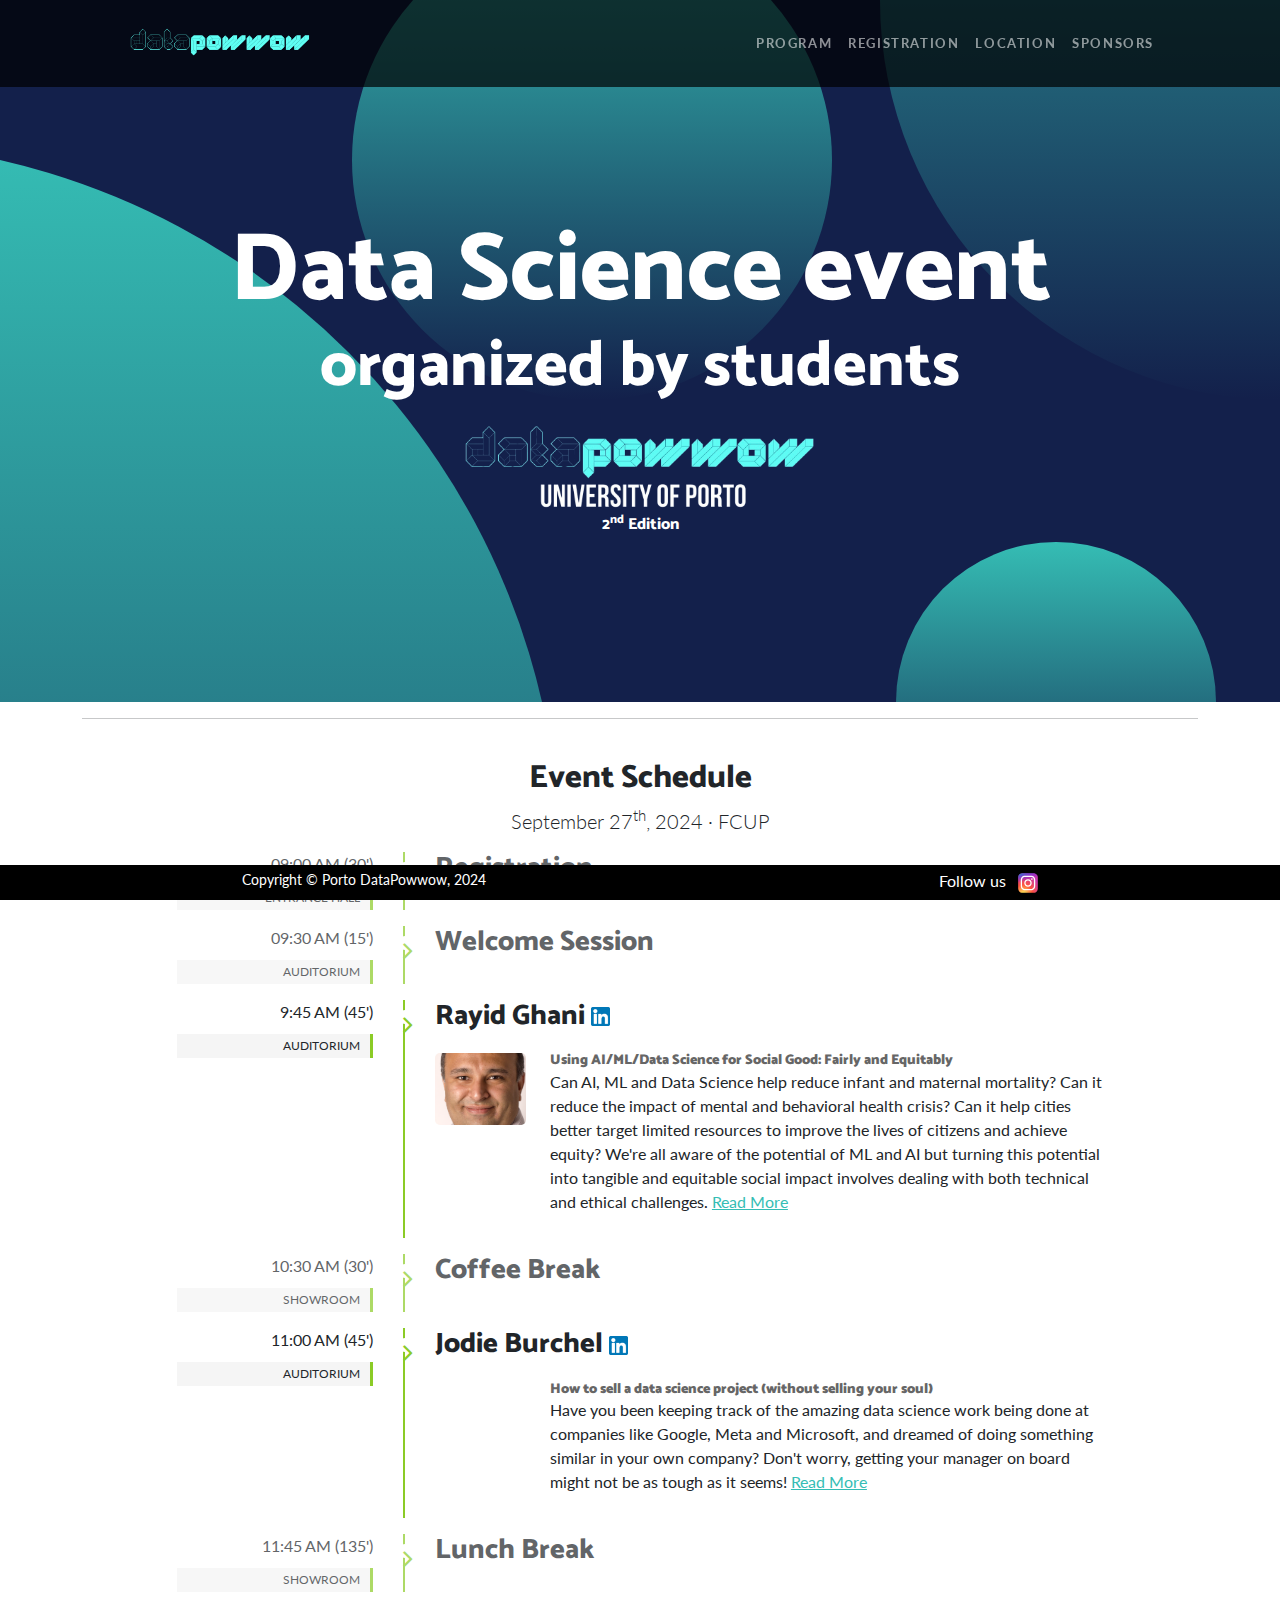
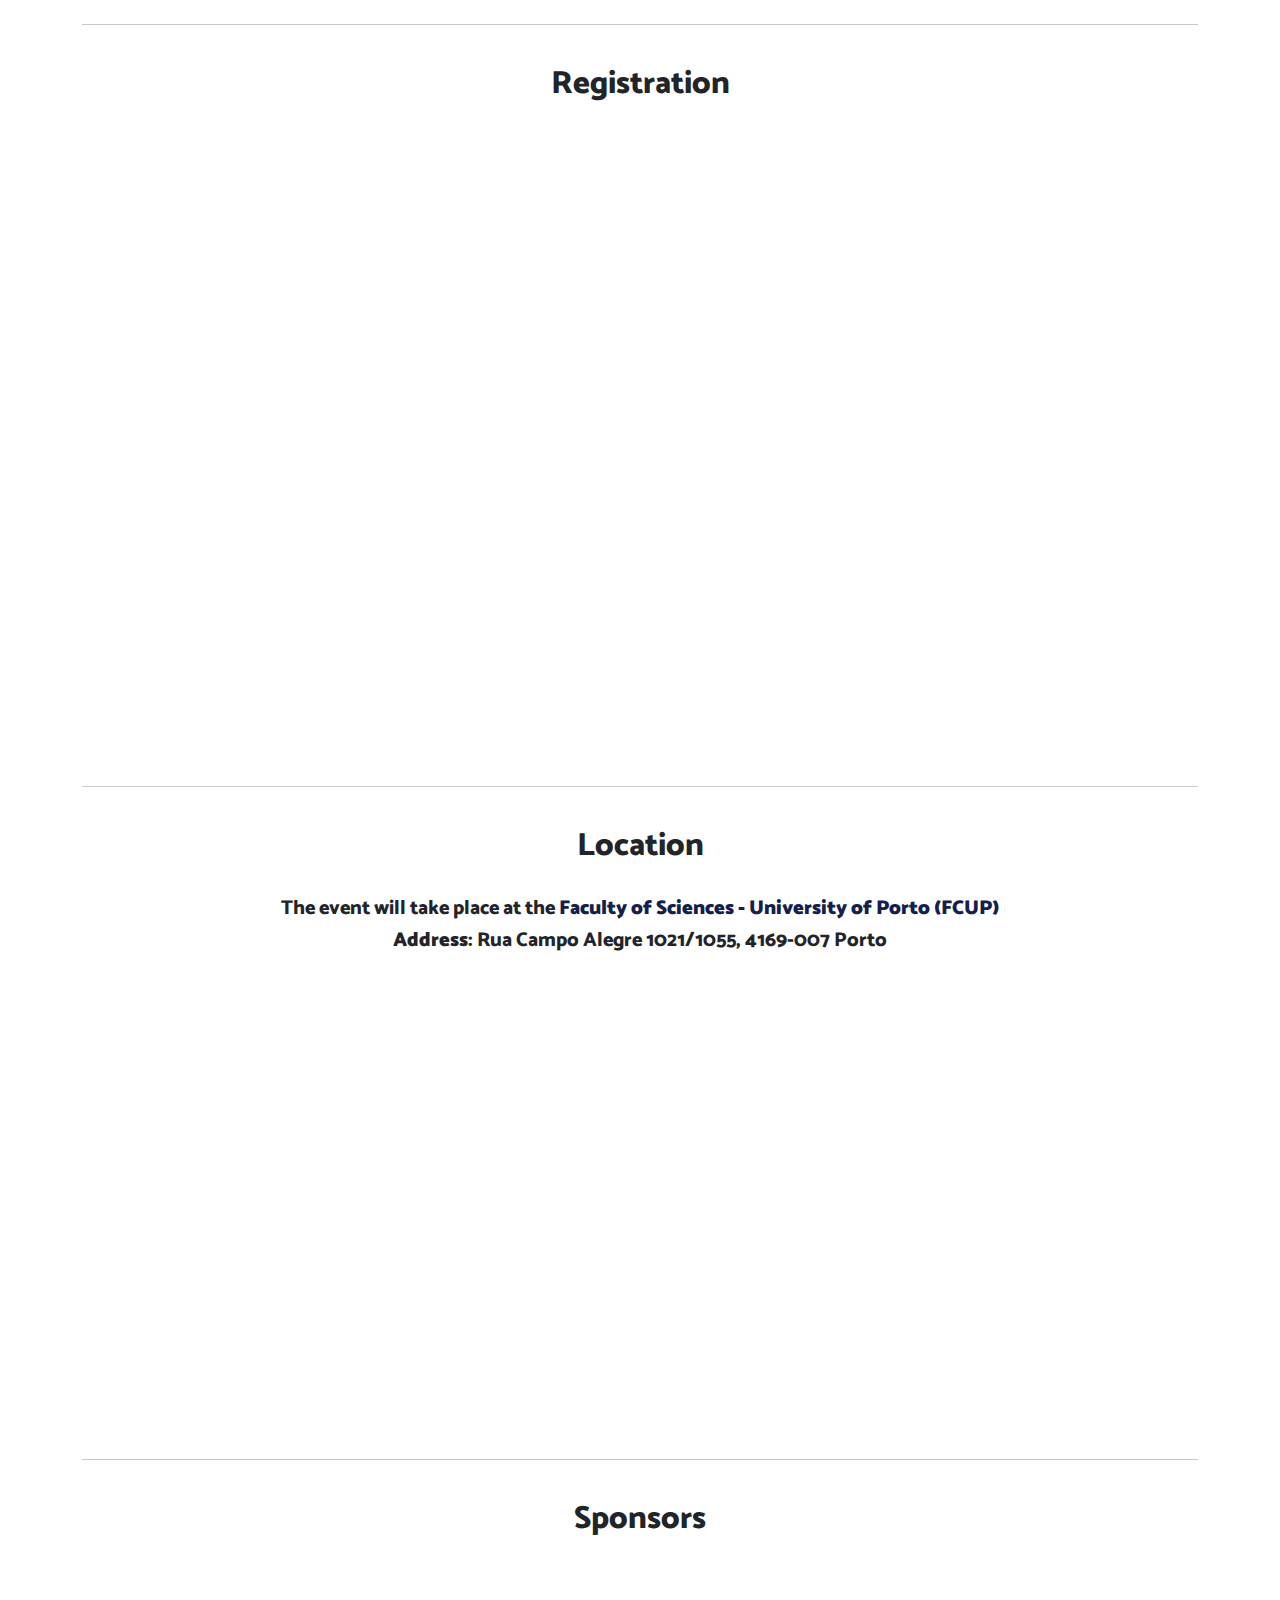
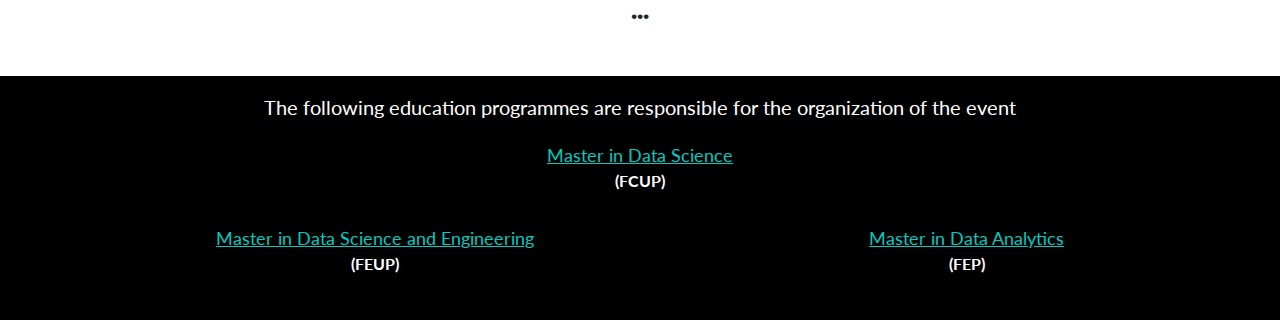
==== commit cd40c3f0: "add U. Porto Student Registration" ====
--- a/index.html
+++ b/index.html
@@ -3,10 +3,12 @@
     <head>
         <meta charset="utf-8" />
         <meta name="viewport" content="width=device-width, initial-scale=1.0, shrink-to-fit=no" />
-        <meta name="description" content="" />
+        <meta name="description" content="Porto Data Powwow 2024" />
         <meta name="author" content="Gon&ccedil;alo Augusto" />
         <title>Porto Data Powwow 2024</title>
-        <link rel="icon" type="image/x-icon" href="..." />
+        <link rel="icon" href="./assets/img/cropped-powwow_icon_square-2-32x32.png" sizes="32x32"/>
+        <link rel="icon" href="./assets/img/cropped-powwow_icon_square-2-192x192.png" sizes="192x192"/>
+        <link rel="apple-touch-icon" href="./assets/img/cropped-powwow_icon_square-2-180x180.png"/>
         <!-- Font Awesome icons (free version)-->
         <script src="https://use.fontawesome.com/releases/v6.3.0/js/all.js" crossorigin="anonymous"></script>
         <!-- Google fonts-->
@@ -147,7 +149,6 @@
                 <button class="navbar-toggler" type="button" data-bs-toggle="collapse" data-bs-target="#navbarResponsive" aria-controls="navbarResponsive" aria-expanded="false" aria-label="Toggle navigation"><span class="navbar-toggler-icon"></span></button>
                 <div class="collapse navbar-collapse" id="navbarResponsive">
                     <ul class="navbar-nav ms-auto">
-                        <!-- <li class="nav-item"><a class="nav-link" href="#speakers">Speakers</a></li> -->
                         <li class="nav-item"><a class="nav-link" href="#program">Program</a></li>
                         <li class="nav-item"><a class="nav-link" href="#registration">Registration</a></li>
                         <li class="nav-item"><a class="nav-link" href="#location">Location</a></li>
@@ -287,7 +288,7 @@
                     <div class="col-sm-8 mt-4 text-center" style="margin-left: auto !important; margin-right: auto !important;">
                         <div class="center-title mb-2">
                             <h2>Event Schedule</h2>
-                            <p class="lead">September 27, 2024 ∙ FCUP</p>
+                            <p class="lead">September 27<sup>th</sup>, 2024 ∙ FCUP</p>
                         </div>
                     </div>
                 </div>
@@ -297,7 +298,7 @@
                             <div role="tabpanel" class="tab-pane fade active show" id="01">
                                 <div class="row mb-3" style="opacity: 0.7;">
                                     <div class="col-sm-3 event-info">
-                                        <span>09:00 AM to 09:30 AM</span>
+                                        <span>09:00 AM (30')</span>
                                         <span class="event-hall">Entrance Hall</span>
                                     </div>
                                     <div class="col-sm-9 event-detail">
@@ -306,7 +307,7 @@
                                 </div>
                                 <div class="row mb-3" style="opacity: 0.7;">
                                     <div class="col-sm-3 event-info">
-                                        <span>09:30 AM to 09:45 AM</span>
+                                        <span>09:30 AM (15')</span>
                                         <span class="event-hall">Auditorium</span>
                                     </div>
                                     <div class="col-sm-9 event-detail">
@@ -315,7 +316,7 @@
                                 </div>
                                 <div class="row mb-3">
                                     <div class="col-sm-3 event-info">
-                                        <span>9:45 AM to 10:30 AM</span>
+                                        <span>9:45 AM (45')</span>
                                         <span class="event-hall">Auditorium</span>
                                     </div>
                                     <div class="col-sm-9 event-detail">
@@ -335,7 +336,7 @@
                                 </div>
                                 <div class="row mb-3" style="opacity: 0.7;">
                                     <div class="col-sm-3 event-info">
-                                        <span>10:30 AM to 11:00 AM</span>
+                                        <span>10:30 AM (30')</span>
                                         <span class="event-hall">Showroom</span>
                                     </div>
                                     <div class="col-sm-9 event-detail">
@@ -344,7 +345,7 @@
                                 </div>
                                 <div class="row mb-3">
                                     <div class="col-sm-3 event-info">
-                                        <span>11:00 AM to 11:45 AM</span>
+                                        <span>11:00 AM (45')</span>
                                         <span class="event-hall">Auditorium</span>
                                     </div>
                                     <div class="col-sm-9 event-detail">
@@ -364,7 +365,7 @@
                                 </div>
                                 <div class="row mb-3" style="opacity: 0.7;">
                                     <div class="col-sm-3 event-info">
-                                        <span>11:45 AM to 02:00 PM</span>
+                                        <span>11:45 AM (135')</span>
                                         <span class="event-hall">Showroom</span>
                                     </div>
                                     <div class="col-sm-9 event-detail">
@@ -410,20 +411,19 @@
             </div>
           </div>
 
-        <section id="registration" class="masthead text-center text-white">
-            <div class="masthead-content">
-                <div class="container px-5">
-                    <h1 class="text-center mb-2" style="color: white;"><strong style="color: #35bdb4;">Student of UP</strong> &rarr; <strong style="color: #35bdb4;">FREE</strong> entry</h1>
-                        <h3 class="text-center mb-4" style="color: white;">Fill in the form &rarr; <a style="color: #35bdb4;" href="https://forms.gle/FC9k8B9kw68NLt7w9" target="_blank">available here</a></h3>
-                        
-                        <h2 class="text-center mb-2 mt-5" style="color: white;"><strong style="color: #35bdb4;">Not part of the UP community</strong>? Fear not!</h2>
-                        <h3 class="text-center" style="color: white;">The cost is <strong>50&euro;</strong> &rarr; <a style="color: #35bdb4;" href="https://forms.gle/4eTZxM4SRkLxpxk79" target="_blank">available here</a></h3>
-                </div>
-            </div>
-            <div class="bg-circle-1 bg-circle"></div>
-            <div class="bg-circle-2 bg-circle"></div>
-            <div class="bg-circle-3 bg-circle"></div>
-            <div class="bg-circle-4 bg-circle"></div>
+        <section id="registration">
+            <div class="container">
+                <div class="row">
+                    <div class="col-sm-8 mt-4 text-center" style="margin-left: auto !important; margin-right: auto !important;">
+                        <div class="center-title mb-2">
+                            <h2>Registration</h2>
+                        </div>
+                    </div>
+                </div>
+                <div class="row mt-2">
+                    <iframe src="https://docs.google.com/forms/d/e/1FAIpQLScvDclH49quzVSsbCC2PjFo4sO9viA7mKJCH_xWFBQx2yh_kQ/viewform?embedded=true" width="640" height="650" frameborder="0" marginheight="0" marginwidth="0">Loading…</iframe>
+                </div>
+            </div>
         </section>
 
         <div class="container"><hr/></div>
@@ -440,7 +440,7 @@
 
                 <div class="row mt-4 mb-4">
                     <h5 class="text-center">The event will take place at the <strong style="color: #13204b;">Faculty of Sciences - University of Porto (FCUP)</strong></h5>
-                    <h5 class="text-center"><strong>Address</strong>: s/n, Rua Campo Alegre 1021/1055, 4169-007 Porto</h5>
+                    <h5 class="text-center"><strong>Address</strong>: Rua Campo Alegre 1021/1055, 4169-007 Porto</h5>
                     <!-- <h5 class="text-center"><strong>Coordinates</strong>: 41.1780, -8.5980 (41o 10' 40.8'' N, 8o 35' 52.8'' W)</strong></h5> -->
                 </div>
                 <div class="row mb-4">
@@ -463,34 +463,36 @@
             </div>
 
             <h3 class="text-center my-5">...</h3>
+
+            <div class="container-fluid bg-black px-5 pt-3 pb-4">
+                <p class="text-center fs-5" style="color: white;">The following education programmes are responsible for the organization of the event</p>
+                <div class="p-1 bd-highlight text-center">
+                    <a href="https://mds.dcc.fc.up.pt/" style="color: #04cac1; font-size: large;" target="_blank" >Master in Data Science</a>
+                    <p style="color: white;"><strong>(FCUP)</strong></p>
+                </div>
+                <div class="d-flex justify-content-around mt-2">
+                    <div class="p-1 bd-highlight text-center">
+                        <a href="https://dei.fe.up.pt/mdse/" style="color: #04cac1; font-size: large;" target="_blank" >Master in Data Science and Engineering</a>
+                        <p style="color: white;"><strong>(FEUP)</strong></p>
+                    </div>
+                    <div class="p-1 bd-highlight text-center">
+                        <a href="https://programmes.fep.up.pt/masters/data-analytics/" style="color: #04cac1; font-size: large;" target="_blank" >Master in Data Analytics</a>
+                        <p style="color: white;"><strong>(FEP)</strong></p>
+                    </div>
+                </div>
+            </div>
+
         </section>
-
-        <div class="container"><hr/></div>
           
         <!-- Footer-->
-        <footer class="py-5 bg-black">
-            <div class="container px-5">
-                <h4 class="text-center" style="color: white;">The following education programmes are responsible for the organization of the event.</h4>
-                <div class="p-2 bd-highlight text-center">
-                    <a href="https://mds.dcc.fc.up.pt/" style="color: #04cac1; font-size: large;" target="_blank" >Master in Data Science</a>
-                    <p style="color: white;"><strong>(FCUP)</strong></p>
-                </div>
-                <div class="d-flex justify-content-around mt-4">
-                    <div class="p-2 bd-highlight text-center">
-                        <a href="https://dei.fe.up.pt/mdse/" style="color: #04cac1; font-size: large;" target="_blank" >Master in Data Science and Engineering</a>
-                        <p style="color: white;"><strong>(FEUP)</strong></p>
-                    </div>
-                    <div class="p-2 bd-highlight text-center">
-                        <a href="https://programmes.fep.up.pt/masters/data-analytics/" style="color: #04cac1; font-size: large;" target="_blank" >Master in Data Analytics</a>
-                        <p style="color: white;"><strong>(FEP)</strong></p>
-                    </div>
-                </div>
-            </div>
+        <footer class="pt-1 bg-black fixed-bottom" style="height: 35px;">
+
             <div class="container-fluid px-3 d-flex justify-content-around">
                 <p class="m-0 text-center text-white small">Copyright &copy; Porto DataPowwow, 2024</p>
-                <h6 style="color: white;">Follow us:&nbsp;&nbsp;&nbsp;<a href="https://www.instagram.com/datapowwow_2024/" target="_blank"><img decoding="async" loading="lazy" src="./assets/img/instagram-logo.svg" alt="Instagram Logo" style="width: 24px; height: 24px;" /></a></h6>
+                <p style="color: white;">Follow us&nbsp;&nbsp;&nbsp;<a href="https://www.instagram.com/datapowwow_2024/" target="_blank"><img decoding="async" loading="lazy" src="./assets/img/instagram-logo.svg" alt="Instagram Logo" style="width: 20px; height: 20px;" /></a></p>
                 
             </div>
+            <!-- <p class="m-0 text-center text-white small">Copyright &copy; Porto DataPowwow, 2024</p> -->
         </footer>
         <!-- Bootstrap core JS-->
         <script src="https://cdn.jsdelivr.net/npm/bootstrap@5.2.3/dist/js/bootstrap.bundle.min.js"></script>
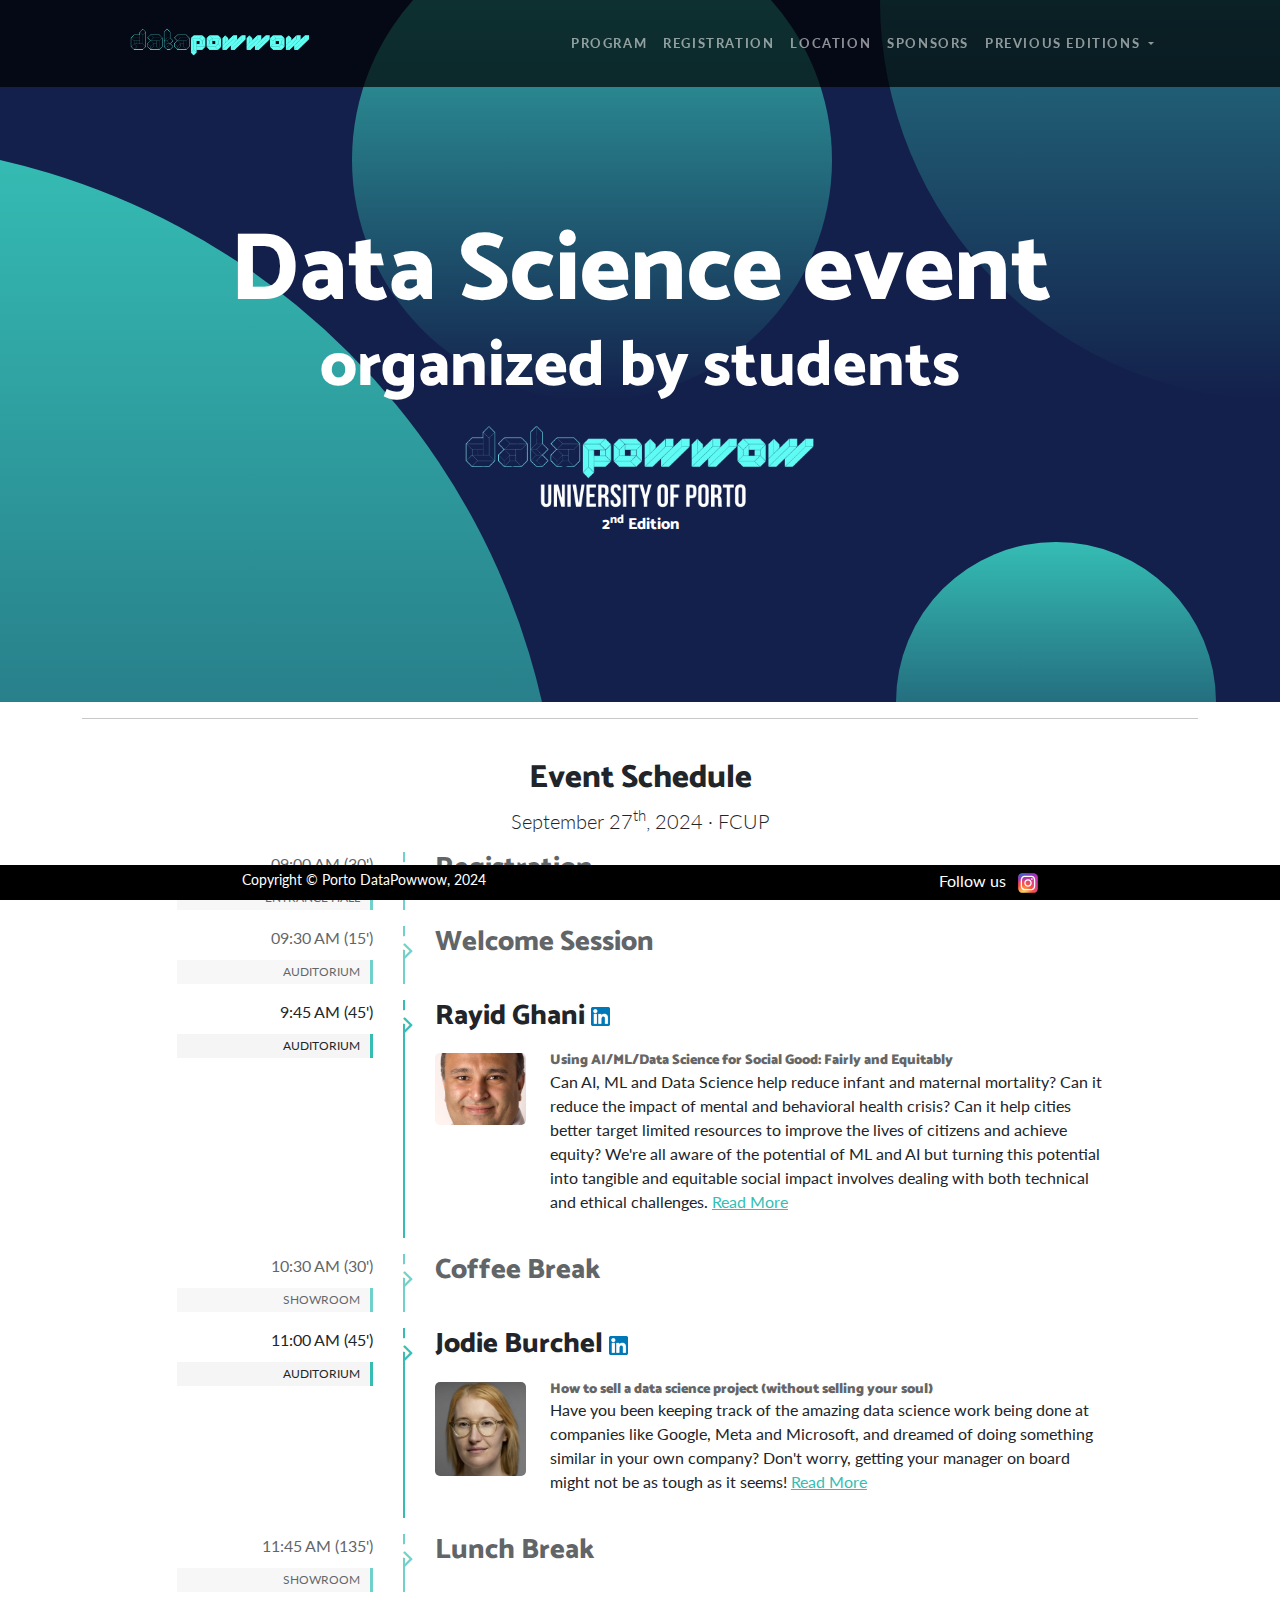
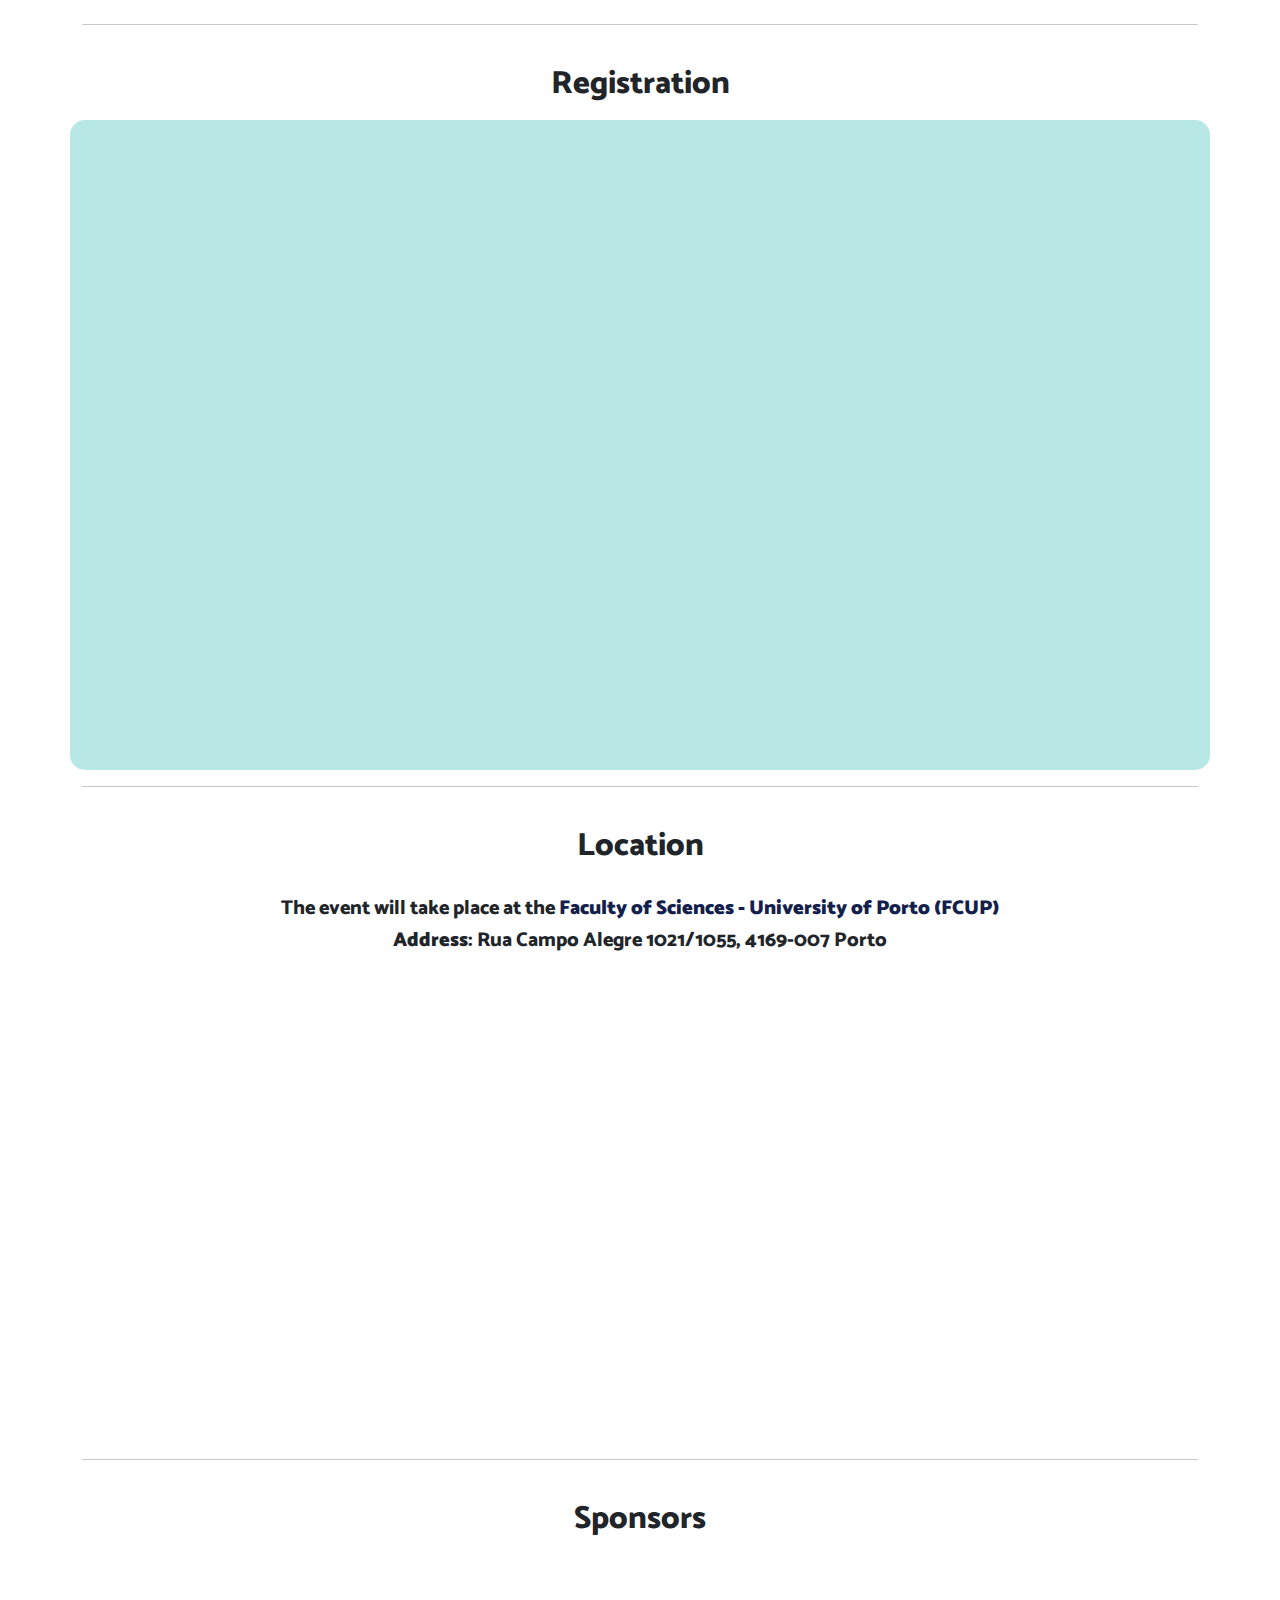
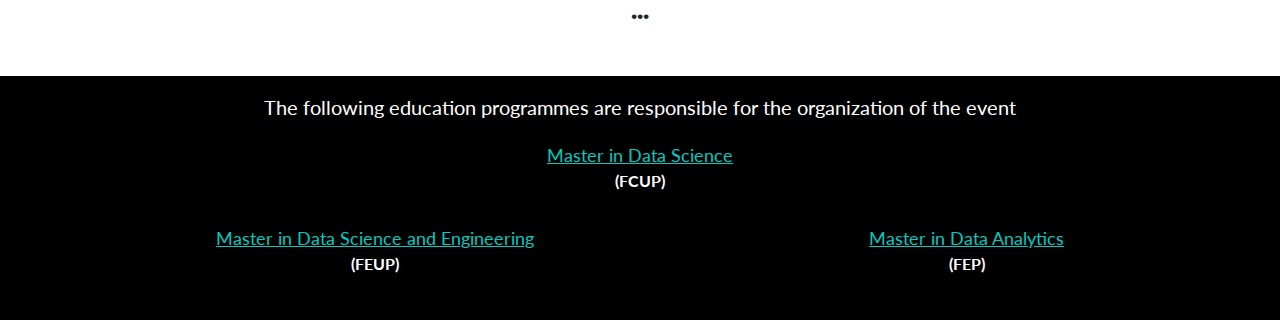
==== commit 0408f2ee: "add item in navbar to previous editions" ====
--- a/index.html
+++ b/index.html
@@ -48,7 +48,7 @@
                 position: absolute;
                 left: 0;
                 bottom: 0;
-                background: #8bcb26;
+                background: #35bdb4;
                 transition: all .3s;
                 -webkit-transition: all .3s;
             }
@@ -57,13 +57,13 @@
                 font-size: 12px;
                 display: block;
                 color: #999;
-                font-family: #8bcb26;
+                font-family: #35bdb4;
                 font-weight: 400;
             }
 
             .tabs-schedule.nav-tabs > li > a.active,
             .tabs-schedule.nav-tabs > li > a:hover {
-                color: #8bcb26;
+                color: #35bdb4;
             }
 
             .tabs-schedule.nav-tabs > li > a.active:after,
@@ -87,13 +87,13 @@
                 font-style: normal;
                 font-size: 12px;
                 padding: 3px 10px;
-                border-right: 3px solid #8bcb26;
+                border-right: 3px solid #35bdb4;
                 background: #f5f5f5;
                 font-weight: 400;
             }
 
             .event-detail {
-                border-left: 2px solid #8bcb26;
+                border-left: 2px solid #35bdb4;
                 padding-left: 30px;
                 position: relative;
             }
@@ -115,7 +115,7 @@
                 position: absolute;
                 left: -2px;
                 top: 3px;
-                color: #8bcb26;
+                color: #35bdb4;
                 font-size: 28px;
             }
 
@@ -149,10 +149,18 @@
                 <button class="navbar-toggler" type="button" data-bs-toggle="collapse" data-bs-target="#navbarResponsive" aria-controls="navbarResponsive" aria-expanded="false" aria-label="Toggle navigation"><span class="navbar-toggler-icon"></span></button>
                 <div class="collapse navbar-collapse" id="navbarResponsive">
                     <ul class="navbar-nav ms-auto">
-                        <li class="nav-item"><a class="nav-link" href="#program">Program</a></li>
-                        <li class="nav-item"><a class="nav-link" href="#registration">Registration</a></li>
-                        <li class="nav-item"><a class="nav-link" href="#location">Location</a></li>
-                        <li class="nav-item"><a class="nav-link" href="#sponsors">Sponsors</a></li>
+                        <li class="nav-item"><a class="nav-link" href="#program" onclick="collapseIfNeeded()">Program</a></li>
+                        <li class="nav-item"><a class="nav-link" href="#registration" onclick="collapseIfNeeded()">Registration</a></li>
+                        <li class="nav-item"><a class="nav-link" href="#location" onclick="collapseIfNeeded()">Location</a></li>
+                        <li class="nav-item"><a class="nav-link" href="#sponsors" onclick="collapseIfNeeded()">Sponsors</a></li>
+                        <li class="nav-item dropdown">
+                            <a class="nav-link dropdown-toggle" href="#" id="navbarDropdownMenuLink" role="button" data-bs-toggle="dropdown" aria-expanded="false">
+                              Previous Editions
+                            </a>
+                            <ul class="dropdown-menu" aria-labelledby="navbarDropdownMenuLink">
+                              <li><a class="dropdown-item" href="https://www.up.pt/datapowwow/" target="_blank" onclick="collapseIfNeeded()">1<sup>st</sup> Edition</a></li>
+                            </ul>
+                        </li>
                     </ul>
                 </div>
             </div>
@@ -174,111 +182,7 @@
             <div class="bg-circle-3 bg-circle"></div>
             <div class="bg-circle-4 bg-circle"></div>
         </header>
-        <!-- Content section speakers -->
-        <!-- <section id="speakers">
-            <div class="container">
-                <div class="row">
-                    <h2>Speakers</h2>
-                </div>
-                <div class="row">
-                    <div id="carouselSpeakers" class="carousel slide mx-2" data-bs-ride="false">
-                        <div class="carousel-indicators">
-                            <button type="button" data-bs-target="#carouselSpeakers" data-bs-slide-to="0" class="active" aria-current="true" aria-label="Slide 1"></button>
-                            <button type="button" data-bs-target="#carouselSpeakers" data-bs-slide-to="1" aria-label="Slide 2"></button>
-                            <button type="button" data-bs-target="#carouselSpeakers" data-bs-slide-to="2" aria-label="Slide 3"></button>
-                        </div>
-                        <div class="carousel-inner">
-                            <div class="carousel-item active">
-                            <img src="../images/Jodie-scaled_upd-1-2048x1024.jpg" decoding="async" loading="lazy" class="d-block w-100" alt="Jodie's face">
-                            <div class="carousel-caption d-none d-md-block">
-                                <h5>Jodie Burchell</h5>
-                                <p>Some representative placeholder content for the second slide.</p>
-                            </div>
-                            </div>
-                            <div class="carousel-item">
-                            <img src="../images/Jodie-scaled_upd-1-2048x1024.jpg" decoding="async" loading="lazy" class="d-block w-100" alt="Jodie's face">
-                            <div class="carousel-caption d-none d-md-block">
-                                <h5>Jodie Burchell</h5>
-                                <p>Some representative placeholder content for the second slide.</p>
-                            </div>
-                            </div>
-                            <div class="carousel-item">
-                            <img src="../images/Jodie-scaled_upd-1-2048x1024.jpg" decoding="async" loading="lazy" class="d-block w-100" alt="Jodie's face">
-                            <div class="carousel-caption d-none d-md-block">
-                                <h5>Jodie Burchell</h5>
-                                <p>Some representative placeholder content for the second slide.</p>
-                            </div>
-                            </div>
-                        </div>
-                        <button class="carousel-control-prev" type="button" data-bs-target="#carouselSpeakers" data-bs-slide="prev">
-                            <span class="carousel-control-prev-icon rounded" aria-hidden="true" style="background-color: rgba(0, 0, 0, 0.3);"></span>
-                            <span class="visually-hidden">Previous</span>
-                        </button>
-                        <button class="carousel-control-next" type="button" data-bs-target="#carouselSpeakers" data-bs-slide="next">
-                            <span class="carousel-control-next-icon rounded" aria-hidden="true" style="background-color: rgba(0, 0, 0, 0.3);"></span>
-                            <span class="visually-hidden">Next</span>
-                        </button>
-                    </div>
-                </div>
-            </div>
-        </section> -->
-        <!-- <div class="container"><hr/></div> -->
-        <!-- Content keynote 1-->
-        <!-- <section id="speakers">
-            <div class="container px-5">
-                <div class="row gx-5 align-items-center">
-                    <div class="col-lg-6 order-lg-2">
-                        <div class="p-5"><img class="img-fluid rounded-circle" decoding="async" loading="lazy" src="../images/Rayid-1_upd-1.png" alt="Rayid's face" /></div>
-                    </div>
-                    <div class="col-lg-6 order-lg-1">
-                        <div class="p-5">
-                            <h2 class="display-4">Rayid Ghani</h2>
-                            <h5 class="text-center">Using AI/ML/Data Science for Social Good: Fairly and Equitably</h5>
-                            <p class="text-break">Can AI, ML and Data Science help reduce infant and maternal mortality? Can it reduce the impact of mental and behavioral health crisis? Can it help cities better target limited resources to improve the lives of citizens and achieve equity? We're all aware of the potential of ML and AI but turning this potential into tangible and equitable social impact involves dealing with both technical and ethical challenges.</p>
-                            <div class="row d-flex justify-content-center">
-                                <button type="button" class="btn rounded-pill" style="background: #35bdb4; width: auto; color: white;" data-bs-toggle="modal" data-bs-target="#ReadMoreModal" data-title="Rayid Ghani" data-subtitle="Using AI/ML/Data Science for Social Good: Fairly and Equitably" data-first-description="Can AI, ML and Data Science help reduce infant and maternal mortality? Can it reduce the impact of mental and behavioral health crisis? Can it help cities better target limited resources to improve the lives of citizens and achieve equity? We're all aware of the potential of ML and AI but turning this potential into tangible and equitable social impact involves dealing with both technical and ethical challenges." data-second-description="In this talk, I will discuss lessons learned from working on numerous projects over the past few years with non-profits and governments on high-impact public policy and social challenges in criminal justice, public health, education, economic development, public safety, workforce training, and urban infrastructure. I will highlight opportunities as well as challenges around ethics, bias, and fairness that need to be tackled in order to have social and policy impact in a fair and equitable manner.">Read More</button>
-                            </div>
-                        </div>
-                    </div>
-                </div>
-            </div>
-        </section> -->
-        <!-- Content keynote 2-->
-        <!-- <section>
-            <div class="container px-5">
-                <div class="row gx-5 align-items-center">
-                    <div class="col-lg-6">
-                        <div class="p-5"><img class="img-fluid rounded-circle" decoding="async" loading="lazy" src="../images/Jodie.jpg" alt="Jodie's face" /></div>
-                    </div>
-                    <div class="col-lg-6">
-                        <div class="p-5">
-                            <h2 class="display-4">Jodie Burchel</h2>                            
-                            <h5 class="text-center">How to sell a data science project (without selling your soul)</h5>
-                            <p class="text-break">Have you been keeping track of the amazing data science work being done at companies like Google, Meta and Microsoft, and dreamed of doing something similar in your own company? Don't worry, getting your manager on board might not be as tough as it seems!</p>
-                            <div class="row d-flex justify-content-center">
-                                <button type="button" class="btn rounded-pill" style="background: #35bdb4; width: auto; color: white;" data-bs-toggle="modal" data-bs-target="#ReadMoreModal" data-title="Jodie Burchel" data-subtitle="How to sell a data science project (without selling your soul)" data-first-description="Have you been keeping track of the amazing data science work being done at companies like Google, Meta and Microsoft, and dreamed of doing something similar in your own company? Don't worry, getting your manager on board might not be as tough as it seems!" data-second-description="In this talk, we'll explore the role of research-oriented data scientists within profit-driven enterprises, and discover how to craft and present projects that not only ignite your scientific curiosity but also capture your company's interest. We will delve into the delicate balance between innovation and the fear of failure that businesses must navigate, and you'll learn how to negotiate this while developing your projects. By the end of this talk, you'll leave with knowledge and strategies to seamlessly merge your scientific passion with your company's objectives.">Read More</button>
-                            </div>
-                        </div>
-                    </div>
-                </div>
-            </div>
-        </section> -->
-        <!-- Content section 3-->
-        <!-- <section>
-            <div class="container px-5">
-                <div class="row gx-5 align-items-center">
-                    <div class="col-lg-6 order-lg-2">
-                        <div class="p-5"><img class="img-fluid rounded-circle" src="assets/img/03.jpg" alt="..." /></div>
-                    </div>
-                    <div class="col-lg-6 order-lg-1">
-                        <div class="p-5">
-                            <h2 class="display-4">Let there be rock!</h2>
-                            <p>Lorem ipsum dolor sit amet, consectetur adipisicing elit. Quod aliquid, mollitia odio veniam sit iste esse assumenda amet aperiam exercitationem, ea animi blanditiis recusandae! Ratione voluptatum molestiae adipisci, beatae obcaecati.</p>
-                        </div>
-                    </div>
-                </div>
-            </div>
-        </section> -->
+
         <div class="container"><hr/></div>
 
         <link href="https://maxcdn.bootstrapcdn.com/font-awesome/4.3.0/css/font-awesome.min.css" rel="stylesheet">
@@ -420,7 +324,7 @@
                         </div>
                     </div>
                 </div>
-                <div class="row mt-2">
+                <div class="row mt-2" style="background: #b8e8e5 !important; border-radius: 15px;">
                     <iframe src="https://docs.google.com/forms/d/e/1FAIpQLScvDclH49quzVSsbCC2PjFo4sO9viA7mKJCH_xWFBQx2yh_kQ/viewform?embedded=true" width="640" height="650" frameborder="0" marginheight="0" marginwidth="0">Loading…</iframe>
                 </div>
             </div>
@@ -497,6 +401,6 @@
         <!-- Bootstrap core JS-->
         <script src="https://cdn.jsdelivr.net/npm/bootstrap@5.2.3/dist/js/bootstrap.bundle.min.js"></script>
         <!-- Core theme JS-->
-        <script src="./assets/js/scripts.js"></script>
+        <script src="./assets/js/scripts.js" type="text/javascript"></script>
     </body>
 </html>
